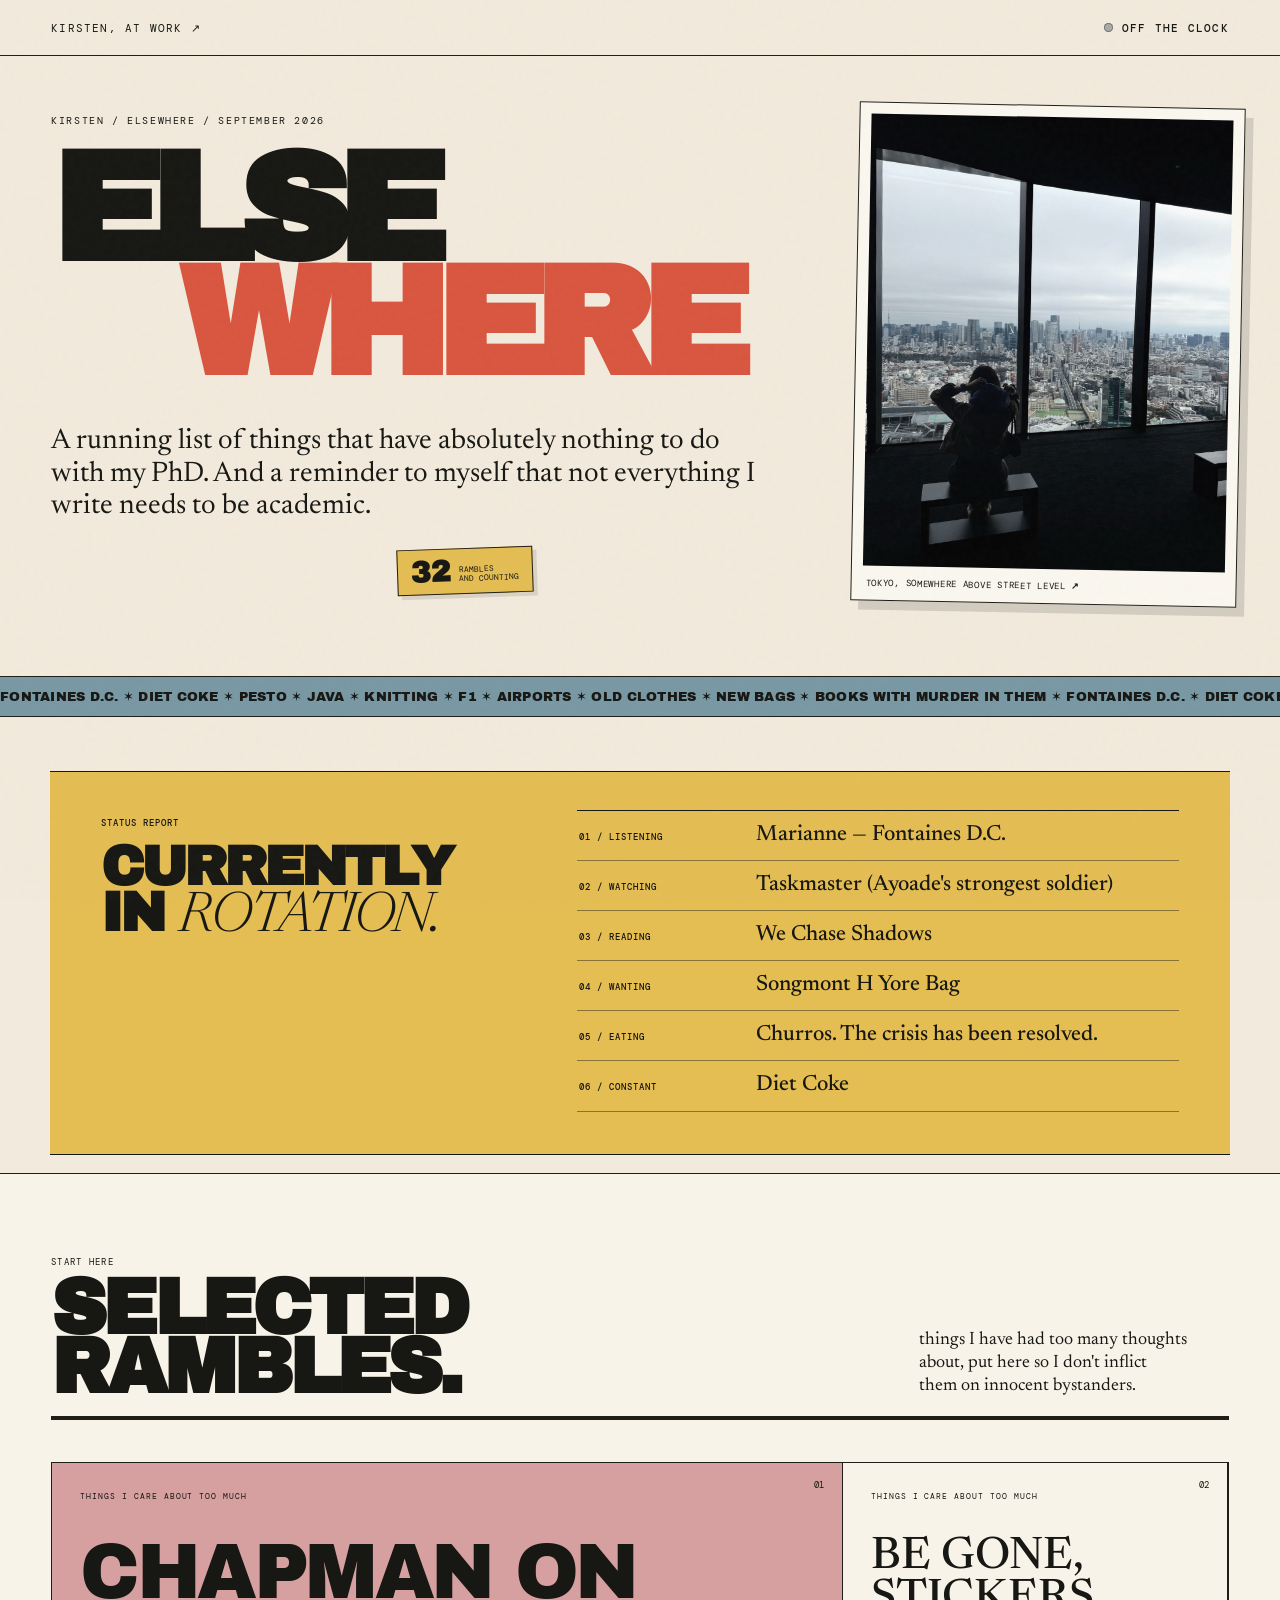
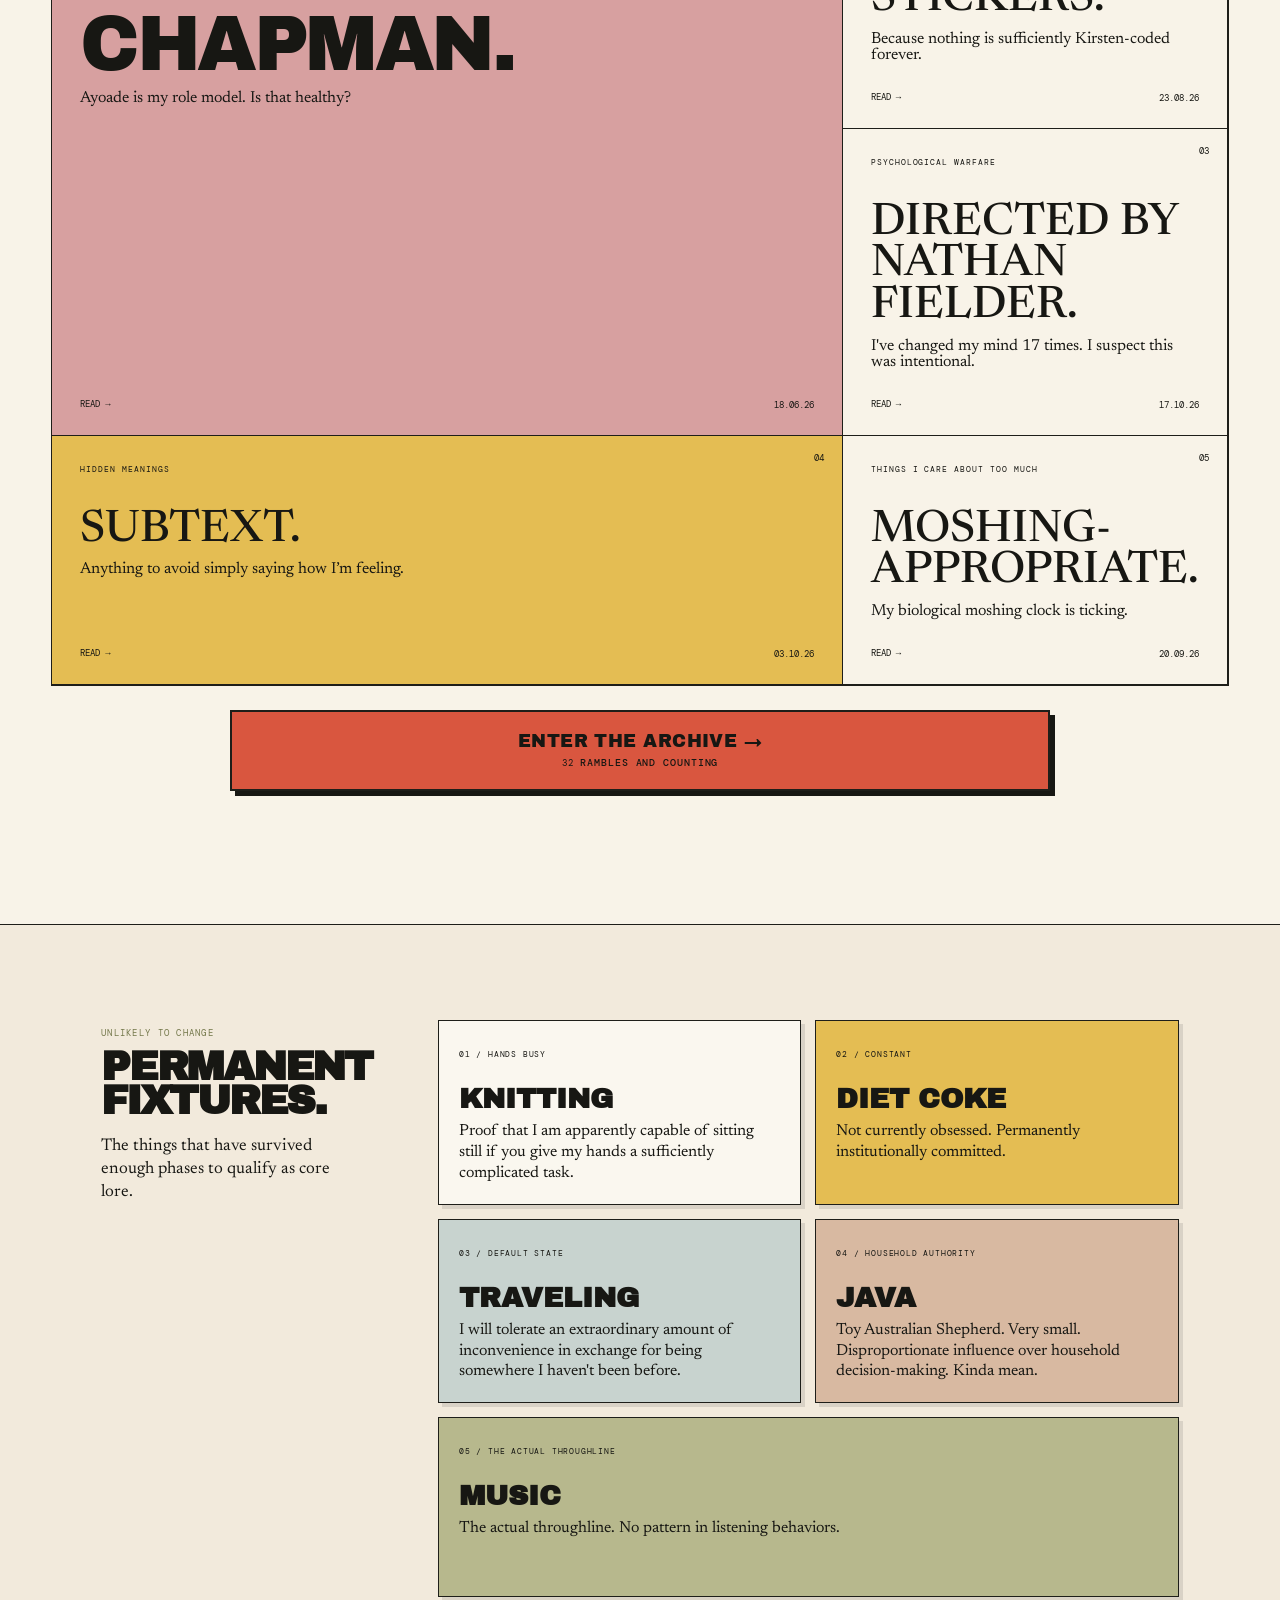
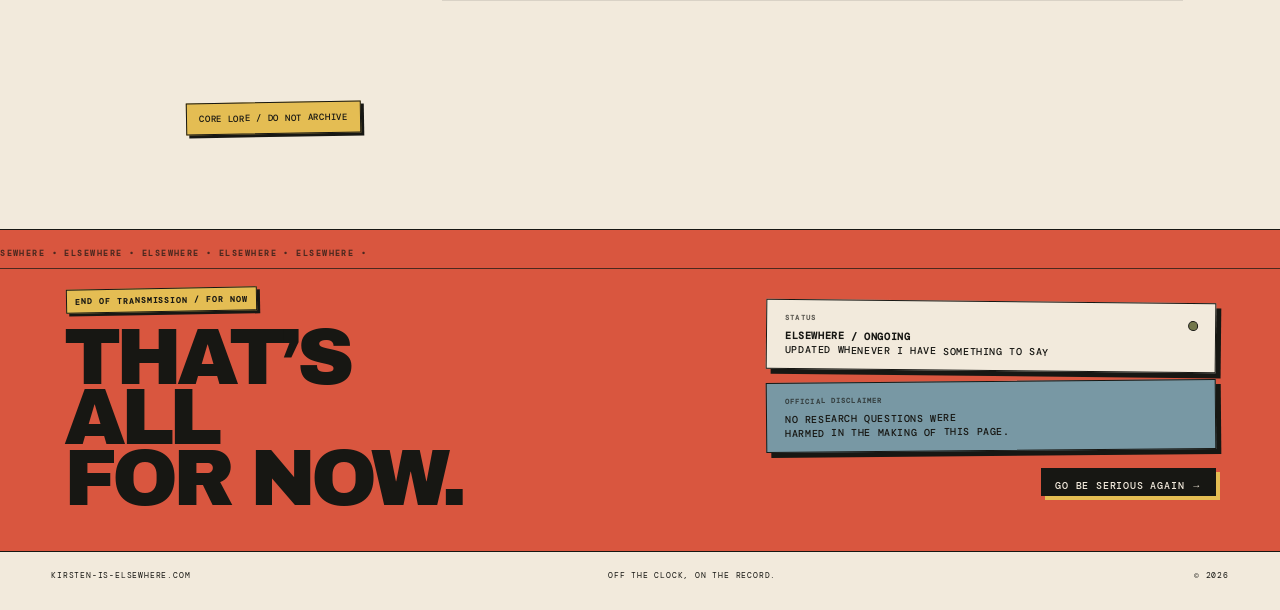
==== index.html @ 09ef024c "updates" ====
<!DOCTYPE html>

<html lang="en"><head><meta charset="utf-8"/><meta content="width=device-width,initial-scale=1" name="viewport"/><link rel="icon" type="image/png" href="images/favicon.png"><title>Elsewhere — Kirsten Chapman</title><meta content="A running list of things that have absolutely nothing to do with my PhD." name="description"/><link href="https://fonts.googleapis.com" rel="preconnect"/><link crossorigin="" href="https://fonts.gstatic.com" rel="preconnect"/><link href="https://fonts.googleapis.com/css2?family=Archivo+Black&amp;family=DM+Mono:wght@300;400;500&amp;family=Newsreader:opsz,wght@6..72,300;6..72,500;6..72,700&amp;family=Permanent+Marker&amp;display=swap" rel="stylesheet"/><link href="elsewhere.css?v=26" rel="stylesheet"/></head><body>
<div class="grain"></div>
<header class="topbar"><a href="https://kirsten-chapman.com">KIRSTEN, AT WORK ↗</a><span class="clock"><i></i> OFF THE CLOCK</span></header>
<main>
<section class="cover"><div class="cover-copy"><p class="issue">KIRSTEN / ELSEWHERE / SEPTEMBER 2026</p><h1>ELSE<span>WHERE</span></h1><p class="manifesto">A running list of things that have absolutely nothing to do with my PhD. And a reminder to myself that not everything I write needs to be academic.</p><div class="count"><strong data-ramble-count="">14</strong><span>RAMBLES<br/>AND COUNTING</span></div></div><figure class="hero-photo"><img alt="Looking out over Tokyo from a high-rise window" src="images/elsewhere-tokyo.jpeg"/><figcaption>TOKYO, SOMEWHERE ABOVE STREET LEVEL <b>↗</b></figcaption></figure></section>
<div class="ticker"><div>FONTAINES D.C. ✶ DIET COKE ✶ PESTO ✶ JAVA ✶ KNITTING ✶ F1 ✶ AIRPORTS ✶ OLD CLOTHES ✶ NEW BAGS ✶ BOOKS WITH MURDER IN THEM ✶ FONTAINES D.C. ✶ DIET COKE ✶ PESTO ✶ JAVA ✶ KNITTING ✶ F1 ✶ AIRPORTS ✶ OLD CLOTHES ✶ NEW BAGS ✶ BOOKS WITH MURDER IN THEM ✶</div></div>
<section class="rotation-block"><div class="rotation-heading"><small>STATUS REPORT</small><h2>CURRENTLY<br/>IN <span>ROTATION.</span></h2></div><div class="rotation-list"><p><span>01 / LISTENING</span><strong>Marianne — Fontaines D.C.</strong></p><p><span>02 / WATCHING</span><strong>Taskmaster (Ayoade's strongest soldier)</strong></p><p><span>03 / READING</span><strong>We Chase Shadows</strong></p><p><span>04 / WANTING</span><strong>Songmont H Yore Bag</strong></p><p><span>05 / EATING</span><strong>Churros. The crisis has been resolved.</strong></p><p><span>06 / CONSTANT</span><strong>Diet Coke</strong></p></div></section>
<section class="latest" id="latest">
<div class="latest-head"><div><small>START HERE</small><h2>SELECTED<br/>RAMBLES.</h2></div><div class="latest-intro"><p>things I have had too many thoughts about, put here so I don't inflict them on innocent bystanders.</p></div></div>
<div class="latest-grid" id="latest-grid"></div>
<div class="ramble-actions"><div class="archive-link"><a href="rambles.html"><strong>ENTER THE ARCHIVE →</strong><span><span data-ramble-count="">14</span> RAMBLES AND COUNTING</span></a></div></div>
</section>
<section class="scraps fixtures"><div class="scrap-title"><small>UNLIKELY TO CHANGE</small><h2>PERMANENT<br/>FIXTURES.</h2><p>The things that have survived enough phases to qualify as core lore.</p></div><div class="scrap-grid"><article><span>01 / HANDS BUSY</span><h3>KNITTING</h3><p>Proof that I am apparently capable of sitting still if you give my hands a sufficiently complicated task.</p></article><article><span>02 / CONSTANT</span><h3>DIET COKE</h3><p>Not currently obsessed. Permanently institutionally committed.</p></article><article><span>03 / DEFAULT STATE</span><h3>TRAVELING</h3><p>I will tolerate an extraordinary amount of inconvenience in exchange for being somewhere I haven't been before.</p></article><article><span>04 / HOUSEHOLD AUTHORITY</span><h3>JAVA</h3><p>Toy Australian Shepherd. Very small. Disproportionate influence over household decision-making. Kinda mean.</p></article><article><span>05 / THE ACTUAL THROUGHLINE</span><h3>MUSIC</h3><p>The actual throughline. No pattern in listening behaviors.</p></article></div><div class="fixture-note">CORE LORE / DO NOT ARCHIVE</div></section>
<section class="exit final-signoff">
<div class="signoff-title-wrap">
<span class="signoff-kicker">END OF TRANSMISSION / FOR NOW</span>
<p class="footer-big">THAT’S<br/>ALL<br/>FOR NOW.</p>
</div>
<div class="footer-right">
<div class="signoff-card status-card">
<span class="signoff-label">STATUS</span>
<p><strong>ELSEWHERE / ONGOING</strong><br/>UPDATED WHENEVER I HAVE SOMETHING TO SAY</p>
<span aria-hidden="true" class="status-dot"></span>
</div>
<div class="signoff-card disclaimer-card">
<span class="signoff-label">OFFICIAL DISCLAIMER</span>
<p>NO RESEARCH QUESTIONS WERE<br/>HARMED IN THE MAKING OF THIS PAGE.</p>
</div>
<a class="serious-link" href="https://kirsten-chapman.com">GO BE SERIOUS AGAIN →</a>
</div>
</section>
</main><footer><span>KIRSTEN-IS-ELSEWHERE.COM</span><span>OFF THE CLOCK, ON THE RECORD.</span><span>© 2026</span></footer>

<script src="rambles.js?v=59"></script>

<!-- Cloudflare Web Analytics --><script type='module' src='https://static.cloudflareinsights.com/beacon.min.js' data-cf-beacon='{"token": "fd396453e23447f1a1e5610d3da3790d"}'></script><!-- End Cloudflare Web Analytics -->

</body></html>
---- elsewhere.css ----
:root{--paper:#f2eadc;--ink:#171713;--tomato:#d9563f;--blue:#7898a4;--olive:#74784b;--yellow:#e4bd53;--pink:#d7a0a0;--line:#1e1e19;--white:#faf7ef}*{box-sizing:border-box}html{scroll-behavior:smooth}body{margin:0;background:var(--paper);color:var(--ink);font-family:'DM Mono',monospace}.grain{position:fixed;inset:0;pointer-events:none;z-index:99;opacity:.11;background-image:url("data:image/svg+xml,%3Csvg viewBox='0 0 180 180' xmlns='http://www.w3.org/2000/svg'%3E%3Cfilter id='n'%3E%3CfeTurbulence type='fractalNoise' baseFrequency='.85' numOctaves='4' stitchTiles='stitch'/%3E%3C/filter%3E%3Crect width='100%25' height='100%25' filter='url(%23n)' opacity='.25'/%3E%3C/svg%3E")}.topbar{height:56px;border-bottom:1px solid var(--line);display:flex;align-items:center;justify-content:space-between;padding:0 4vw;font-size:11px;letter-spacing:.11em;text-transform:uppercase}.topbar a{color:inherit;text-decoration:none}.clock{display:flex;align-items:center;gap:9px;font-weight:500}.clock i{width:9px;height:9px;border-radius:50%;background:#aaa;box-shadow:inset 0 0 0 1px #777}main{overflow:hidden}.cover{min-height:620px;padding:58px 4vw 45px;display:grid;grid-template-columns:minmax(0,1.35fr) minmax(300px,.65fr);grid-template-rows:auto 1fr;gap:24px 5vw;position:relative}.cover-copy{align-self:center}.issue{font-size:10px;letter-spacing:.16em;margin:0 0 26px}.cover h1{font-family:'Archivo Black',sans-serif;font-size:clamp(76px,12vw,190px);line-height:.74;letter-spacing:-.085em;margin:0;text-transform:uppercase}.cover h1 span{display:block;margin-left:10vw;color:var(--tomato)}.manifesto{font-family:'Newsreader',serif;font-size:clamp(22px,2.2vw,34px);line-height:1.15;max-width:720px;margin:45px 0 0}.aside-note{font-family:'Permanent Marker',cursive;font-size:clamp(17px,2vw,24px);line-height:1.35;transform:rotate(-1deg);margin:0;max-width:650px}.hero-photo{margin:0;align-self:center;position:relative;transform:rotate(1.1deg)}.hero-photo:before{content:'';position:absolute;inset:-12px;background:var(--white);border:1px solid var(--line);z-index:-1;box-shadow:8px 9px 0 rgba(0,0,0,.13)}.hero-photo img{display:block;width:100%;aspect-ratio:4/5;object-fit:cover;filter:saturate(.82) contrast(.95)}.hero-photo figcaption{font-size:9px;letter-spacing:.08em;padding:11px 3px 0}.count{width:max-content;margin:26px 0 0 46%;background:var(--yellow);border:1px solid var(--line);padding:10px 13px;transform:rotate(-2deg);display:flex;gap:8px;align-items:end;box-shadow:4px 4px 0 rgba(0,0,0,.10)}.count strong{font-family:'Archivo Black';font-size:30px;line-height:.8}.count span{font-size:8px;line-height:1.1}.ticker{border-block:1px solid var(--line);background:var(--blue);overflow:hidden;white-space:nowrap}.ticker div{display:inline-block;padding:12px 0;font-family:'Archivo Black';font-size:13px;letter-spacing:.02em;animation:marquee 35s linear infinite}@keyframes marquee{to{transform:translateX(-50%)}}.issue-note{max-width:1180px;margin:0 auto;padding:62px 4vw 58px;display:flex;justify-content:flex-start;align-items:center;min-height:170px}.latest{padding:75px 4vw 85px;background:#f8f3e8;border-block:1px solid var(--line)}.latest-head{max-width:1180px;margin:0 auto 42px;display:flex;justify-content:space-between;align-items:end;border-bottom:4px solid var(--line);padding-bottom:18px}.latest-head small,.scrap-title small,.roulette small{font-size:9px;letter-spacing:.14em}.latest-head h2,.scrap-title h2{font-family:'Archivo Black';font-size:clamp(44px,6vw,82px);line-height:.78;letter-spacing:-.05em;margin:9px 0 0}.latest-head p{font-family:'Newsreader';font-size:18px;max-width:310px;margin:0 0 5px}.latest-grid{max-width:1180px;margin:auto;display:grid;grid-template-columns:1.35fr .65fr;grid-template-rows:auto auto auto;border:1px solid var(--line)}.story{appearance:none;text-align:left;color:inherit;font:inherit;border:0;border-right:1px solid var(--line);border-bottom:1px solid var(--line);background:transparent;padding:28px;position:relative;cursor:pointer;min-height:190px;transition:background .18s,transform .18s}.story:hover{background:#fffaf0}.story.feature{grid-row:span 2;min-height:420px;background:var(--pink)}.story.feature:hover{background:#e2b4b1}.story.wide{grid-column:1/2;background:var(--yellow)}.story.mini{grid-column:2}.story .num{position:absolute;right:18px;top:16px;font-size:9px}.story .cat{font-size:8px;letter-spacing:.12em;text-transform:uppercase}.story h3{font-family:'Newsreader',serif;font-weight:500;font-size:clamp(28px,3.5vw,55px);line-height:.93;margin:36px 0 10px;max-width:720px}.story.feature h3{font-family:'Archivo Black';text-transform:uppercase;letter-spacing:-.045em;font-size:clamp(48px,6vw,86px)}.story p{font-family:'Newsreader';font-size:16px;margin:0;max-width:480px}.story .date{position:absolute;left:28px;bottom:22px;font-size:9px}.story .read{position:absolute;right:22px;bottom:22px;font-size:9px}.archive-link{max-width:1180px;margin:18px auto 0;text-align:right}.archive-link a{color:inherit;text-decoration:none;font-size:10px;font-weight:500;letter-spacing:.08em;border-bottom:1px solid}.archive-link span{color:#777}.scraps{max-width:1180px;margin:0 auto;padding:95px 4vw;display:grid;grid-template-columns:300px 1fr;gap:7vw}.scrap-title p{font-family:'Newsreader';font-size:17px;line-height:1.35}.scrap-grid{display:grid;grid-template-columns:repeat(2,1fr);gap:14px}.scrap-grid article{min-height:180px;padding:20px;border:1px solid var(--line);background:var(--white);box-shadow:4px 4px 0 rgba(0,0,0,.1)}.scrap-grid article:nth-child(2){background:var(--yellow)}.scrap-grid article:nth-child(3){background:#c8d3cf}.scrap-grid article:nth-child(4){background:#d8b9a1}.scrap-grid article:nth-child(5){background:#b7b88d;grid-column:1/-1}.scrap-grid span{font-size:8px;letter-spacing:.1em}.scrap-grid h3{font-family:'Archivo Black';font-size:28px;line-height:.9;margin:24px 0 10px}.scrap-grid p{font-family:'Newsreader';font-size:16px;line-height:1.3;margin:0}.roulette{margin:0 4vw 70px;background:var(--tomato);border:1px solid var(--line);padding:42px;display:flex;align-items:end;justify-content:space-between;gap:30px;box-shadow:9px 10px 0 var(--ink)}.roulette h2{font-family:'Archivo Black';font-size:clamp(38px,5vw,70px);line-height:.84;letter-spacing:-.05em;margin:12px 0 0}.roulette button{background:var(--paper);border:1px solid;padding:17px 20px;font:500 10px 'DM Mono';letter-spacing:.08em;cursor:pointer;white-space:nowrap}.exit{padding:70px 4vw;text-align:center;border-top:1px solid}.exit p{font-family:'Newsreader';font-size:20px;font-style:italic}.exit a{color:inherit;font-size:10px;letter-spacing:.08em}footer{border-top:1px solid;padding:18px 4vw 30px;display:flex;justify-content:space-between;font-size:8px;letter-spacing:.1em}dialog{width:min(800px,calc(100vw - 32px));max-height:90vh;border:1px solid var(--line);padding:0;background:#f8f1e4;color:var(--ink);box-shadow:12px 14px 0 rgba(0,0,0,.4)}dialog::backdrop{background:rgba(22,20,17,.72);backdrop-filter:blur(2px)}dialog .close{position:sticky;float:right;top:10px;right:10px;z-index:2;border:1px solid;background:var(--yellow);width:38px;height:38px;font-size:25px;cursor:pointer}.folio{padding:60px 9% 80px}.folio .kicker{font-size:9px;letter-spacing:.12em}.folio h2{font-family:'Archivo Black';font-size:clamp(42px,7vw,75px);line-height:.9;letter-spacing:-.04em;margin:18px 0}.folio .dek{font-family:'Newsreader';font-size:23px;font-style:italic;border-bottom:1px solid;padding-bottom:25px}.body{font-family:'Newsreader';font-size:19px;line-height:1.55}.body p{margin:1.1em 0}.entry-scrawl{font-family:'Permanent Marker';font-size:14px;margin:45px 0 0;transform:rotate(-1deg);color:var(--tomato)}
/* archive */.archive-page{max-width:1050px;margin:auto;padding:70px 4vw}.archive-page h1{font-family:'Archivo Black';font-size:clamp(65px,10vw,130px);line-height:.8;letter-spacing:-.06em}.archive-page input{width:100%;padding:16px;border:1px solid;background:transparent;font:12px 'DM Mono';margin:30px 0}.archive-list{border-top:1px solid}.archive-list button{width:100%;display:grid;grid-template-columns:100px 1fr 180px;text-align:left;gap:20px;border:0;border-bottom:1px solid;background:transparent;padding:20px 0;color:inherit;cursor:pointer}.archive-list button:hover{background:rgba(255,255,255,.4)}
@media(max-width:850px){.cover{grid-template-columns:1fr;padding-top:35px}.cover h1{font-size:22vw}.cover h1 span{margin-left:8vw}.hero-photo{width:min(75vw,440px);margin:20px auto}.count{margin-left:35%}.latest-head{align-items:start}.latest-grid{grid-template-columns:1fr}.story,.story.feature,.story.wide,.story.mini{grid-column:auto;grid-row:auto;min-height:230px}.story.feature{min-height:340px}.scraps{grid-template-columns:1fr}.roulette{align-items:start;flex-direction:column}footer{gap:12px;flex-wrap:wrap}}@media(max-width:560px){.topbar{padding:0 18px}.cover{padding-inline:20px;min-height:auto}.manifesto{font-size:23px}.aside-note{margin-left:0}.hero-photo{width:84vw}.count{width:max-content;margin:22px 0 0 auto}.ticker div{font-size:11px}.issue-note{padding:45px 20px;display:block;min-height:0}.latest{padding:55px 20px}.latest-head{display:block}.latest-head p{margin-top:20px}.story{padding:22px}.story .date{left:22px}.scraps{padding:70px 20px}.scrap-grid{grid-template-columns:1fr}.scrap-grid article:nth-child(5){grid-column:auto}.roulette{margin:0 20px 55px;padding:28px;box-shadow:6px 7px 0}.exit{padding-inline:20px}.folio{padding:48px 25px 60px}.body{font-size:18px}}

/* v14 polish */
.issue-note{justify-content:center;text-align:center}
.aside-note{transform:none;margin:0 auto;max-width:760px}
.story{padding-bottom:58px}
.story .date{left:auto;right:22px;bottom:22px;padding-left:12px;background:inherit;z-index:2}
.story .read{left:28px;right:auto;bottom:22px}
.story.feature .date{background:var(--pink)}
.story.wide .date{background:var(--yellow)}
.story:hover .date{background:#fffaf0}
.story.feature:hover .date{background:#e2b4b1}
.archive-link{margin-top:26px;text-align:center}
.archive-link a{display:inline-flex;align-items:center;gap:14px;padding:14px 20px;border:2px solid var(--line);background:var(--paper);font-family:'Archivo Black';font-size:13px;letter-spacing:.04em;box-shadow:4px 4px 0 var(--ink);transition:transform .15s,box-shadow .15s}
.archive-link a:hover{transform:translate(-2px,-2px);box-shadow:6px 6px 0 var(--ink)}
.archive-link span{font-family:'DM Mono';font-size:9px;color:inherit;font-weight:400}
.roulette{max-width:820px;margin:0 auto 70px;padding:25px 30px;box-shadow:6px 7px 0 var(--ink)}
.roulette h2{font-size:clamp(30px,3.6vw,50px)}
.roulette button{padding:14px 17px}
@media(max-width:560px){.story .date{right:18px;left:auto}.story .read{left:22px}.archive-link a{width:100%;justify-content:center;flex-wrap:wrap}.roulette{margin:0 20px 55px;padding:22px}.roulette h2{font-size:34px}}


/* v15 final layout polish */
.issue-note {
  max-width: none;
  width: 100%;
  justify-content: center;
  text-align: center;
  padding-left: 6vw;
  padding-right: 6vw;
}
.issue-note .aside-note {
  width: min(760px, 100%);
  max-width: 760px;
  margin: 0 auto;
  text-align: center;
  transform: none;
}

/* Give story metadata its own footer band instead of floating over copy. */
.story {
  display: flex;
  flex-direction: column;
  padding-bottom: 24px;
}
.story p { margin-bottom: 28px; }
.story .date,
.story .read {
  position: static;
  margin-top: auto;
  padding: 0;
  background: transparent !important;
  z-index: auto;
}
.story .date { order: 10; align-self: flex-end; margin-top: -11px; }
.story .read { order: 9; align-self: flex-start; }

/* Make the route to the full archive impossible to miss. */
.archive-link {
  max-width: 1180px;
  margin: 22px auto 0;
  text-align: initial;
}
.archive-link a {
  width: 100%;
  display: flex;
  justify-content: space-between;
  align-items: center;
  padding: 17px 20px;
  background: var(--ink);
  color: var(--paper);
  border: 2px solid var(--ink);
  box-shadow: none;
  text-decoration: none;
}
.archive-link a:hover {
  transform: none;
  box-shadow: inset 0 0 0 2px var(--yellow);
}
.archive-link span { color: var(--paper); }

/* A compact postscript to Recently, not another hero section. */
.roulette {
  max-width: 700px;
  padding: 18px 22px;
  margin: 0 auto 62px;
  gap: 20px;
  box-shadow: 4px 5px 0 var(--ink);
}
.roulette h2 { font-size: clamp(25px, 3vw, 39px); margin-top: 7px; }
.roulette button { padding: 11px 14px; }

@media(max-width:560px){
  .issue-note { padding-left: 24px; padding-right: 24px; }
  .story p { margin-bottom: 24px; }
  .story .date { margin-top: -11px; }
  .archive-link a { padding: 15px 16px; }
  .roulette { margin: 0 20px 50px; padding: 18px; }
  .roulette h2 { font-size: 28px; }
}

/* v16 — ramble actions belong together */
.ramble-actions{background:var(--tomato);border-top:1px solid var(--line);border-bottom:1px solid var(--line);padding:24px 4vw 34px}
.ramble-actions .archive-link{margin:0 auto 14px;max-width:820px}
.ramble-actions .archive-link a{width:100%;justify-content:center;background:var(--ink);color:var(--paper);border-color:var(--ink);box-shadow:none}
.ramble-actions .archive-link a:hover{transform:none;box-shadow:none;background:#292923}
.ramble-actions .archive-link span{color:inherit}
.ramble-actions .roulette{margin:0 auto;background:transparent;border:1px solid rgba(23,23,19,.65);box-shadow:none;padding:18px 20px;max-width:820px}
.ramble-actions .roulette h2{font-size:clamp(23px,2.5vw,34px)}

/* v16 — complete expandable ramble archive */
.archive-page-body{margin:0;background:var(--paper);color:var(--ink);font-family:'DM Mono',monospace}
.rambles-archive{max-width:1080px;margin:0 auto;padding:64px 4vw 90px;overflow:visible}
.rambles-hero{position:relative;border-bottom:4px solid var(--ink);padding:0 0 32px;margin-bottom:26px}
.rambles-hero>p:first-child{font-size:9px;letter-spacing:.16em}
.rambles-hero h1{font-family:'Archivo Black';font-size:clamp(62px,10vw,128px);line-height:.78;letter-spacing:-.065em;margin:18px 0 30px}
.rambles-count{display:flex;align-items:end;gap:10px;background:var(--yellow);border:1px solid;padding:10px 13px;width:max-content;transform:rotate(-1deg)}
.rambles-count strong{font-family:'Archivo Black';font-size:32px;line-height:.8}.rambles-count span{font-size:8px;line-height:1.1}
.rambles-intro{font-family:'Newsreader';font-size:20px;max-width:600px;margin:25px 0 0}
.rambles-tools{display:grid;grid-template-columns:1fr auto;gap:12px;margin:0 0 28px}
.rambles-tools input,.rambles-tools button{border:1px solid var(--ink);background:var(--white);padding:14px 16px;font:10px 'DM Mono';letter-spacing:.06em;color:inherit}
.rambles-tools button{background:var(--tomato);font-weight:500;cursor:pointer}
.rambles-list{border-top:1px solid var(--ink)}
.rambles-list details{border-bottom:1px solid var(--ink);background:transparent}
.rambles-list details[open]{background:#f8f3e8}
.rambles-list summary{list-style:none;cursor:pointer;display:grid;grid-template-columns:90px minmax(0,1fr) 220px 115px;gap:18px;align-items:center;padding:22px 12px}
.rambles-list summary::-webkit-details-marker{display:none}
.rambles-list summary:hover{background:var(--yellow)}
.rambles-list .recent-ramble-date{font-size:9px;letter-spacing:.08em}
.rambles-list .recent-ramble-title{font-family:'Newsreader';font-size:26px;line-height:1}
.rambles-list .recent-ramble-type{font-size:8px;letter-spacing:.1em;text-transform:uppercase}
.rambles-list .recent-ramble-action{font-size:8px;text-align:right;letter-spacing:.08em}
.rambles-list .recent-ramble-preview{display:none}
.rambles-list .recent-ramble-body{padding:12px max(24px,9%) 48px;border-top:1px dashed #aaa;font-family:'Newsreader';font-size:19px;line-height:1.55;max-width:none}
.rambles-list .recent-ramble-body p{max-width:720px;margin:1em auto}
.rambles-list .recent-ramble-body .archive-pullout{max-width:720px;margin:.35em auto 1.6em;font-family:'Newsreader';font-size:28px;line-height:1.15;font-style:italic;font-weight:500}
.archive-back{margin-top:35px}.archive-back a{color:inherit;font-size:9px;letter-spacing:.08em}
@media(max-width:760px){.rambles-tools{grid-template-columns:1fr}.rambles-list summary{grid-template-columns:72px 1fr;gap:8px 14px}.rambles-list .recent-ramble-type{grid-column:2}.rambles-list .recent-ramble-action{display:none}.rambles-list .recent-ramble-title{font-size:22px}}
@media(max-width:560px){.ramble-actions{padding:20px}.ramble-actions .roulette{padding:16px}.rambles-archive{padding:45px 20px 70px}.rambles-list summary{padding:18px 4px;grid-template-columns:64px 1fr}.rambles-list .recent-ramble-body{padding:10px 8px 38px;font-size:18px}}
/* v17: keep the section neutral; orange belongs only to the randomizer card */
.ramble-actions{background:transparent;border-top:0;border-bottom:0;padding:24px 4vw 34px}
.ramble-actions .archive-link{margin:0 auto 14px;max-width:820px}
.ramble-actions .archive-link a{width:100%;justify-content:center;background:var(--ink);color:var(--paper);border-color:var(--ink);box-shadow:none}
.ramble-actions .roulette{margin:0 auto;background:var(--tomato);border:1px solid var(--line);box-shadow:5px 6px 0 var(--ink);padding:18px 20px;max-width:820px}
@media(max-width:560px){.ramble-actions{padding:20px}.ramble-actions .roulette{padding:16px;box-shadow:4px 5px 0 var(--ink)}}

/* v19 — bring back the original Elsewhere content, keep the warm eclectic language */
.rotation-block{position:relative;max-width:1180px;margin:54px auto 18px;padding:38px 4vw 42px;display:grid;grid-template-columns:minmax(240px,.8fr) minmax(0,1.55fr);gap:clamp(34px,7vw,100px);border-top:1px solid var(--ink);border-bottom:1px solid var(--ink);background:var(--yellow)}
.rotation-heading small,.rotation-list span{font:500 9px 'DM Mono',monospace;letter-spacing:.11em}
.rotation-heading h2{font-family:'Archivo Black';font-size:clamp(40px,5.2vw,70px);line-height:.82;letter-spacing:-.055em;margin:13px 0 20px}.rotation-heading h2 span{font-family:'Newsreader';font-style:italic;font-weight:300;letter-spacing:-.04em}.rotation-heading p{font:10px 'DM Mono';max-width:190px;text-transform:uppercase;letter-spacing:.06em}
.rotation-list{align-self:center;border-top:1px solid var(--ink)}.rotation-list p{display:grid;grid-template-columns:145px minmax(0,1fr);gap:18px;margin:0;padding:13px 2px;border-bottom:1px solid rgba(23,23,19,.45);align-items:baseline}.rotation-list strong{font:500 clamp(17px,2vw,22px) 'Newsreader';line-height:1.05}.rotation-stamp{position:absolute;right:3vw;bottom:-17px;background:var(--tomato);border:1px solid var(--ink);padding:8px 11px;font:500 8px 'DM Mono';line-height:1.25;letter-spacing:.08em;transform:rotate(1.5deg);box-shadow:3px 3px 0 var(--ink)}
.fixtures{position:relative}.fixtures .scrap-title small{color:var(--olive)}.fixtures .fixture-note{width:max-content;max-width:100%;margin:28px 0 0 auto;background:var(--yellow);border:1px solid var(--ink);padding:9px 12px;font:500 9px 'DM Mono';letter-spacing:.08em;transform:rotate(-1deg);box-shadow:3px 3px 0 var(--ink)}
@media(max-width:760px){.rotation-block{grid-template-columns:1fr;gap:24px;margin-top:35px}.rotation-heading p{display:none}.rotation-list p{grid-template-columns:120px 1fr}.rotation-stamp{right:22px}.fixtures .fixture-note{margin-right:8px}}
@media(max-width:520px){.rotation-block{padding:30px 20px 40px}.rotation-list p{grid-template-columns:1fr;gap:4px;padding:12px 0}.rotation-heading h2{font-size:43px}.rotation-stamp{font-size:7px}.fixtures .fixture-note{transform:none}}

/* v20 — final content placement + fixture width + original signoff */
.latest-head > p{max-width:430px;line-height:1.22;}
.fixtures{grid-template-columns:minmax(220px,260px) minmax(0,1fr);gap:clamp(34px,5vw,70px);}
.fixtures .scrap-title{min-width:0;}
.fixtures .scrap-title h2{font-size:clamp(38px,5vw,70px);overflow-wrap:normal;word-break:normal;}
.final-signoff{max-width:none;text-align:left;display:grid;grid-template-columns:minmax(260px,.9fr) minmax(280px,1.1fr);gap:8vw;align-items:end;padding:76px 4vw;background:var(--tomato);border-top:1px solid var(--ink);}
.final-signoff .footer-big{font-family:'Archivo Black';font-style:normal;font-size:clamp(64px,9vw,132px);line-height:.74;letter-spacing:-.065em;margin:0;}
.final-signoff .footer-right{justify-self:end;max-width:390px;font:500 9px/1.45 'DM Mono',monospace;letter-spacing:.08em;}
.final-signoff .footer-right p{font:inherit;font-style:normal;margin:0 0 20px;}
.final-signoff .footer-right a{display:inline-block;color:inherit;font:500 10px 'DM Mono';letter-spacing:.08em;border-bottom:1px solid;text-decoration:none;padding-bottom:3px;}
@media(max-width:850px){.fixtures{grid-template-columns:1fr}.fixtures .scrap-title h2{font-size:clamp(44px,10vw,70px)}.final-signoff{grid-template-columns:1fr;gap:40px}.final-signoff .footer-right{justify-self:start}}
@media(max-width:560px){.latest-head > p{max-width:none}.final-signoff{padding:58px 20px}.final-signoff .footer-big{font-size:19vw}}

/* v21 — spacing, fixture containment, and signoff styling */
.latest-head > p{
  max-width:430px;
  line-height:1.28;
  text-wrap:balance;
}
.fixtures{
  grid-template-columns:260px minmax(0,1fr);
  gap:clamp(40px,6vw,82px);
}
.fixtures .scrap-title{
  width:260px;
  max-width:260px;
}
.fixtures .scrap-title h2{
  font-size:clamp(34px,3.2vw,44px);
  line-height:.84;
  letter-spacing:-.055em;
  max-width:100%;
}
.fixtures .scrap-title p{max-width:245px}

.final-signoff{
  position:relative;
  overflow:hidden;
  align-items:stretch;
  background:var(--tomato);
}
.final-signoff:before{
  content:'ELSEWHERE • ELSEWHERE • ELSEWHERE • ELSEWHERE • ELSEWHERE •';
  position:absolute;
  left:-1%;right:-1%;top:17px;
  white-space:nowrap;
  overflow:hidden;
  border-bottom:1px solid var(--ink);
  padding-bottom:10px;
  font:700 8px 'DM Mono',monospace;
  letter-spacing:.18em;
  opacity:.72;
}
.signoff-title-wrap{align-self:end;padding-top:22px}
.signoff-kicker{
  display:inline-block;
  margin:0 0 22px 4px;
  padding:7px 9px;
  border:1px solid var(--ink);
  background:var(--yellow);
  font:700 8px 'DM Mono',monospace;
  letter-spacing:.12em;
  transform:rotate(-1deg);
  box-shadow:3px 3px 0 var(--ink);
}
.final-signoff .footer-right{
  width:min(100%,430px);
  max-width:430px;
  display:flex;
  flex-direction:column;
  justify-content:flex-end;
  gap:13px;
  padding-top:38px;
}
.final-signoff .signoff-card{
  position:relative;
  border:1px solid var(--ink);
  padding:18px 20px 17px;
  background:var(--paper);
  box-shadow:5px 5px 0 var(--ink);
}
.final-signoff .status-card{transform:rotate(.6deg)}
.final-signoff .disclaimer-card{background:var(--blue);transform:rotate(-.5deg)}
.final-signoff .signoff-label{
  display:block;
  margin-bottom:13px;
  font:700 7px 'DM Mono',monospace;
  letter-spacing:.16em;
  opacity:.68;
}
.final-signoff .signoff-card p{
  margin:0;
  font:500 10px/1.55 'DM Mono',monospace;
  letter-spacing:.06em;
}
.final-signoff .signoff-card strong{font-weight:700}
.final-signoff .status-dot{
  position:absolute;
  width:10px;height:10px;
  right:17px;top:17px;
  border:1px solid var(--ink);
  border-radius:50%;
  background:var(--olive);
}
.final-signoff .serious-link{
  align-self:flex-end;
  margin-top:9px;
  padding:13px 15px 11px;
  border:1px solid var(--ink)!important;
  background:var(--ink);
  color:var(--paper)!important;
  text-decoration:none;
  box-shadow:4px 4px 0 var(--yellow);
}
@media(max-width:850px){
  .fixtures{grid-template-columns:1fr}
  .fixtures .scrap-title{width:auto;max-width:520px}
  .fixtures .scrap-title h2{font-size:clamp(42px,9vw,66px)}
  .final-signoff .footer-right{width:100%;max-width:520px}
  .final-signoff .serious-link{align-self:flex-start}
}
@media(max-width:560px){
  .latest-head > p{text-wrap:pretty}
  .final-signoff:before{font-size:7px}
  .signoff-title-wrap{padding-top:28px}
  .final-signoff .footer-right{padding-top:0}
  .final-signoff .signoff-card{padding:16px}
}


/* v22 — balanced final signoff */
.final-signoff{
  display:grid;
  grid-template-columns:minmax(300px,.95fr) minmax(360px,1.05fr);
  column-gap:clamp(56px,8vw,120px);
  align-items:center;
  min-height:0;
  padding:96px max(5vw,54px) 76px;
}
.final-signoff:before{top:18px;}
.signoff-title-wrap{
  align-self:center;
  padding-top:0;
  display:flex;
  flex-direction:column;
  align-items:flex-start;
}
.signoff-kicker{margin:0 0 28px 2px;}
.final-signoff .footer-big{
  margin:0;
  font-size:clamp(72px,8vw,124px);
  line-height:.78;
  text-align:left;
}
.final-signoff .footer-right{
  justify-self:end;
  align-self:center;
  width:min(100%,470px);
  max-width:470px;
  padding-top:0;
  gap:16px;
}
.final-signoff .signoff-card{padding:21px 23px 20px;}
.final-signoff .serious-link{margin-top:12px;}
@media(max-width:850px){
  .final-signoff{
    grid-template-columns:1fr;
    gap:44px;
    padding:88px 28px 62px;
  }
  .final-signoff .footer-right{justify-self:start;max-width:560px;}
  .final-signoff .footer-big{font-size:clamp(70px,17vw,112px);}
}
@media(max-width:560px){
  .final-signoff{padding:82px 20px 52px;gap:36px;}
  .signoff-kicker{margin-bottom:22px;}
}

/* v23 — compact signoff + wide-screen rotation spacing */
@media(min-width:851px){
  .final-signoff{
    padding:58px max(5vw,54px) 42px;
    column-gap:clamp(44px,6vw,90px);
  }
  .signoff-kicker{margin-bottom:16px;padding:6px 8px;}
  .final-signoff .footer-big{font-size:clamp(58px,6.2vw,92px);line-height:.76;}
  .final-signoff .footer-right{gap:10px;max-width:450px;}
  .final-signoff .signoff-card{padding:13px 18px 12px;}
  .final-signoff .signoff-label{margin-bottom:7px;}
  .final-signoff .signoff-card p{line-height:1.35;}
  .final-signoff .serious-link{margin-top:7px;padding:10px 13px 9px;}

  .rotation-block{
    grid-template-columns:minmax(290px,.9fr) minmax(0,1.45fr);
    gap:clamp(70px,8vw,125px);
  }
  .rotation-heading{min-width:0;padding-right:8px;}
  .rotation-heading h2{font-size:clamp(38px,4.35vw,62px);}
  .rotation-list{min-width:0;}
  .rotation-list p{grid-template-columns:155px minmax(0,1fr);gap:22px;}
}

/* v24 — phone containment for Recent Rambles */
@media(max-width:560px){
  .latest-grid{width:100%;min-width:0;}
  .story,.story.feature,.story.wide,.story.mini{min-width:0;max-width:100%;}
  .story h3{max-width:100%;overflow-wrap:break-word;}
  .story.feature h3{font-size:clamp(36px,11vw,48px);}
  .story p{max-width:100%;overflow-wrap:break-word;}
}

/* v24 — clearer paths from Selected Rambles to the full archive */
.latest-intro{max-width:430px;display:flex;flex-direction:column;align-items:flex-end;gap:15px}
.latest-intro p{font-family:'Newsreader';font-size:18px;line-height:1.28;margin:0;text-wrap:balance}
.view-all-link{color:inherit;text-decoration:none;font:500 9px 'DM Mono',monospace;letter-spacing:.09em;border-bottom:1px solid var(--ink);padding-bottom:3px;white-space:nowrap}
.view-all-link:hover{opacity:.62}
.ramble-actions .archive-link a{flex-direction:column;gap:5px;padding:17px 20px}
.ramble-actions .archive-link a strong{font-family:'Archivo Black';font-size:13px;letter-spacing:.04em;font-weight:400}
.ramble-actions .archive-link a > span{font:400 8px 'DM Mono',monospace;letter-spacing:.11em;opacity:.72}
@media(max-width:560px){.latest-intro{max-width:none;align-items:flex-start;margin-top:20px;gap:14px}.latest-intro p{font-size:18px}.view-all-link{font-size:9px}.ramble-actions .archive-link a{padding:16px}}

/* v25 — archive CTA: use the site's tomato accent so the route to all rambles reads as an invitation, not a utility control. */
.ramble-actions .archive-link a{background:var(--tomato);color:var(--ink);border-color:var(--line);box-shadow:5px 5px 0 var(--ink)}
.ramble-actions .archive-link a:hover{background:var(--tomato);transform:translate(-2px,-2px);box-shadow:7px 7px 0 var(--ink)}
.ramble-actions .archive-link a > span{color:inherit}

/* v26 — stronger archive CTA hierarchy and more legible count. */
.ramble-actions .archive-link a{gap:7px;padding:20px 24px}
.ramble-actions .archive-link a strong{font-size:18px;line-height:1;letter-spacing:.025em}
.ramble-actions .archive-link a > span{font-size:10px;line-height:1.2;letter-spacing:.09em;font-weight:500;opacity:1}
@media(max-width:560px){
  .ramble-actions .archive-link a{padding:18px 16px}
  .ramble-actions .archive-link a strong{font-size:16px}
  .ramble-actions .archive-link a > span{font-size:9px}
}
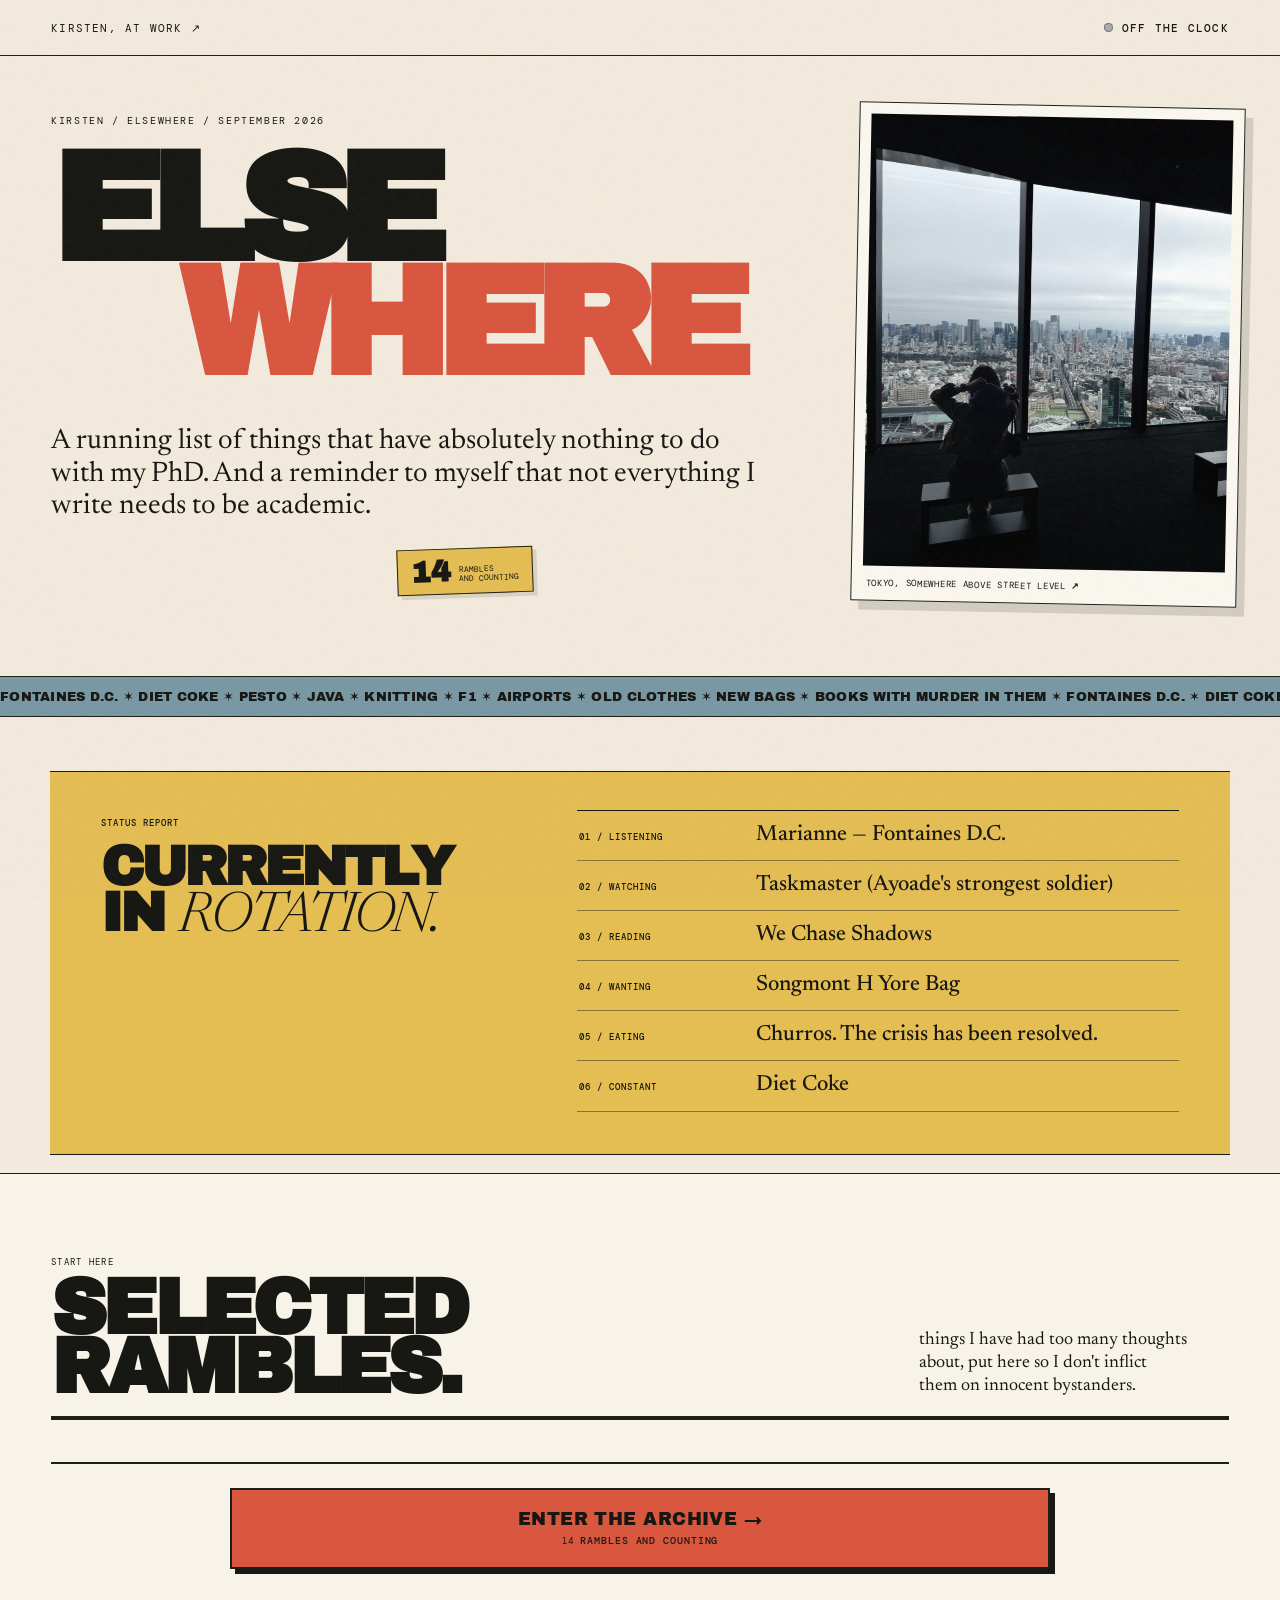
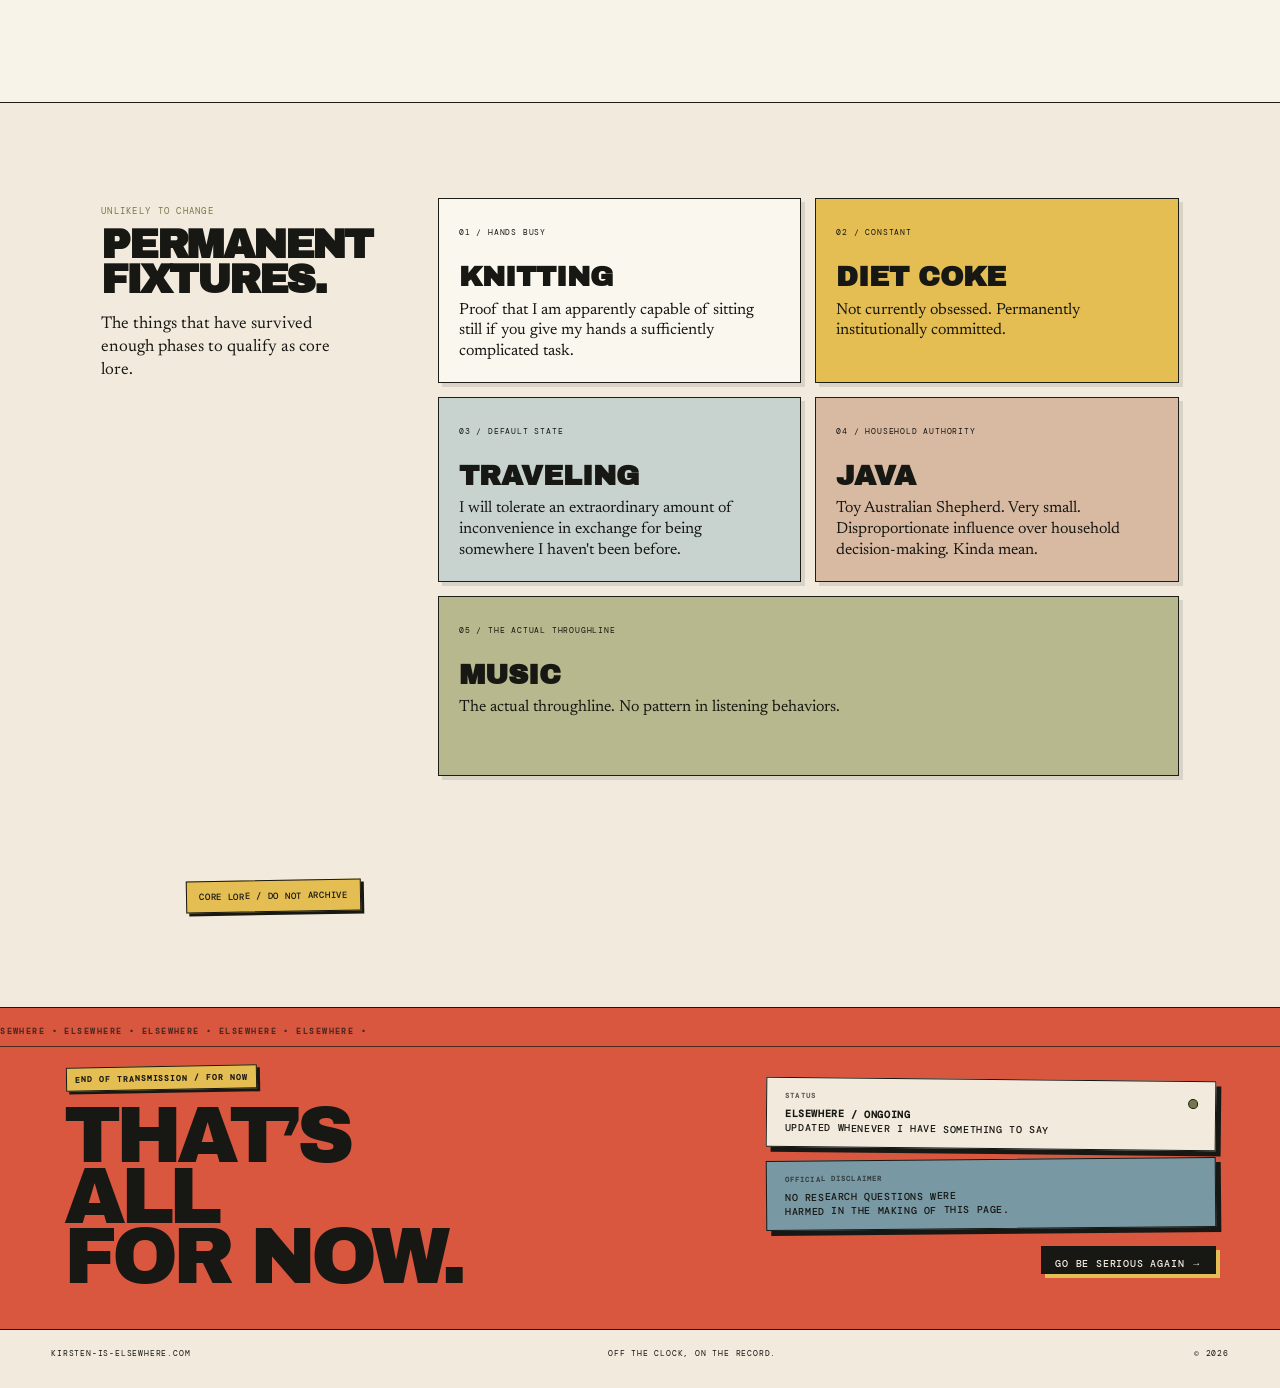
==== commit 32cfb07f: "update" ====
--- a/index.html
+++ b/index.html
@@ -33,7 +33,7 @@
 </section>
 </main><footer><span>KIRSTEN-IS-ELSEWHERE.COM</span><span>OFF THE CLOCK, ON THE RECORD.</span><span>© 2026</span></footer>
 
-<script src="rambles.js?v=59"></script>
+<script src="rambles.js?v=60"></script>
 
 <!-- Cloudflare Web Analytics --><script type='module' src='https://static.cloudflareinsights.com/beacon.min.js' data-cf-beacon='{"token": "fd396453e23447f1a1e5610d3da3790d"}'></script><!-- End Cloudflare Web Analytics -->
 
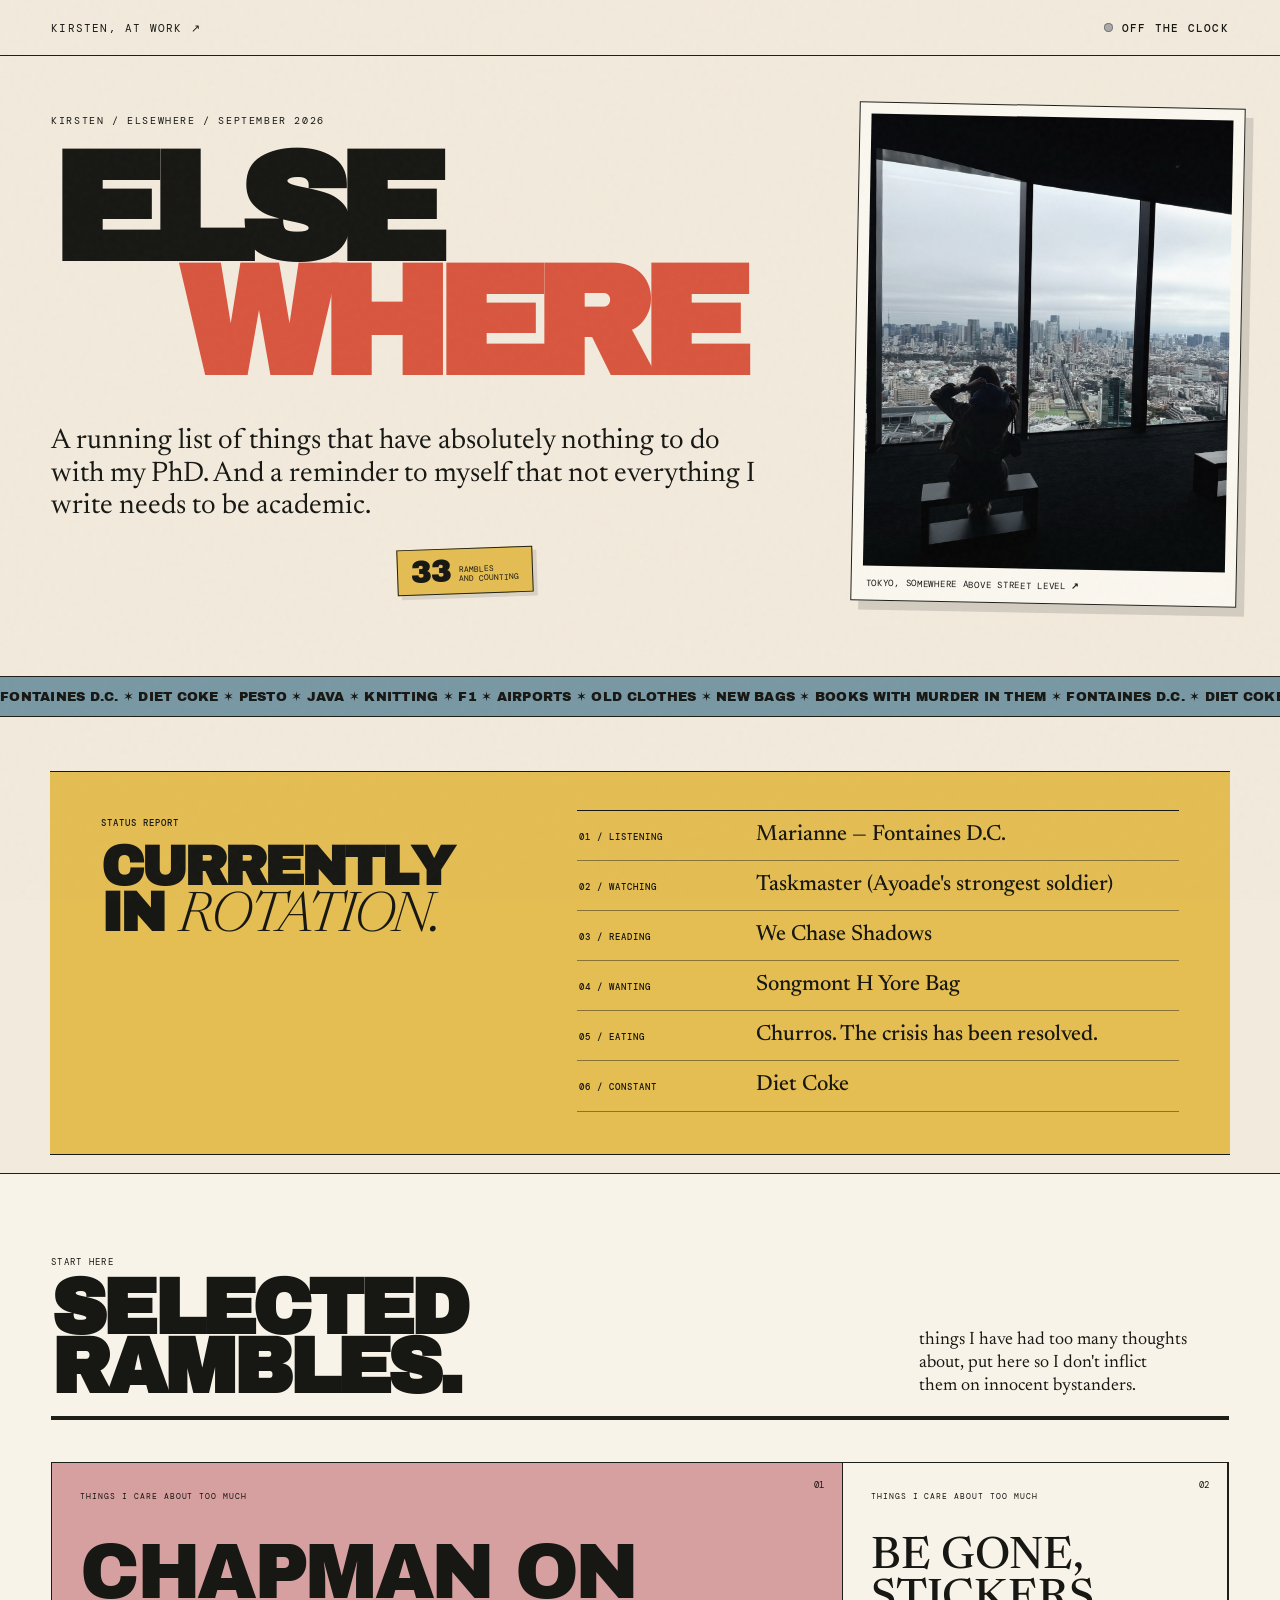
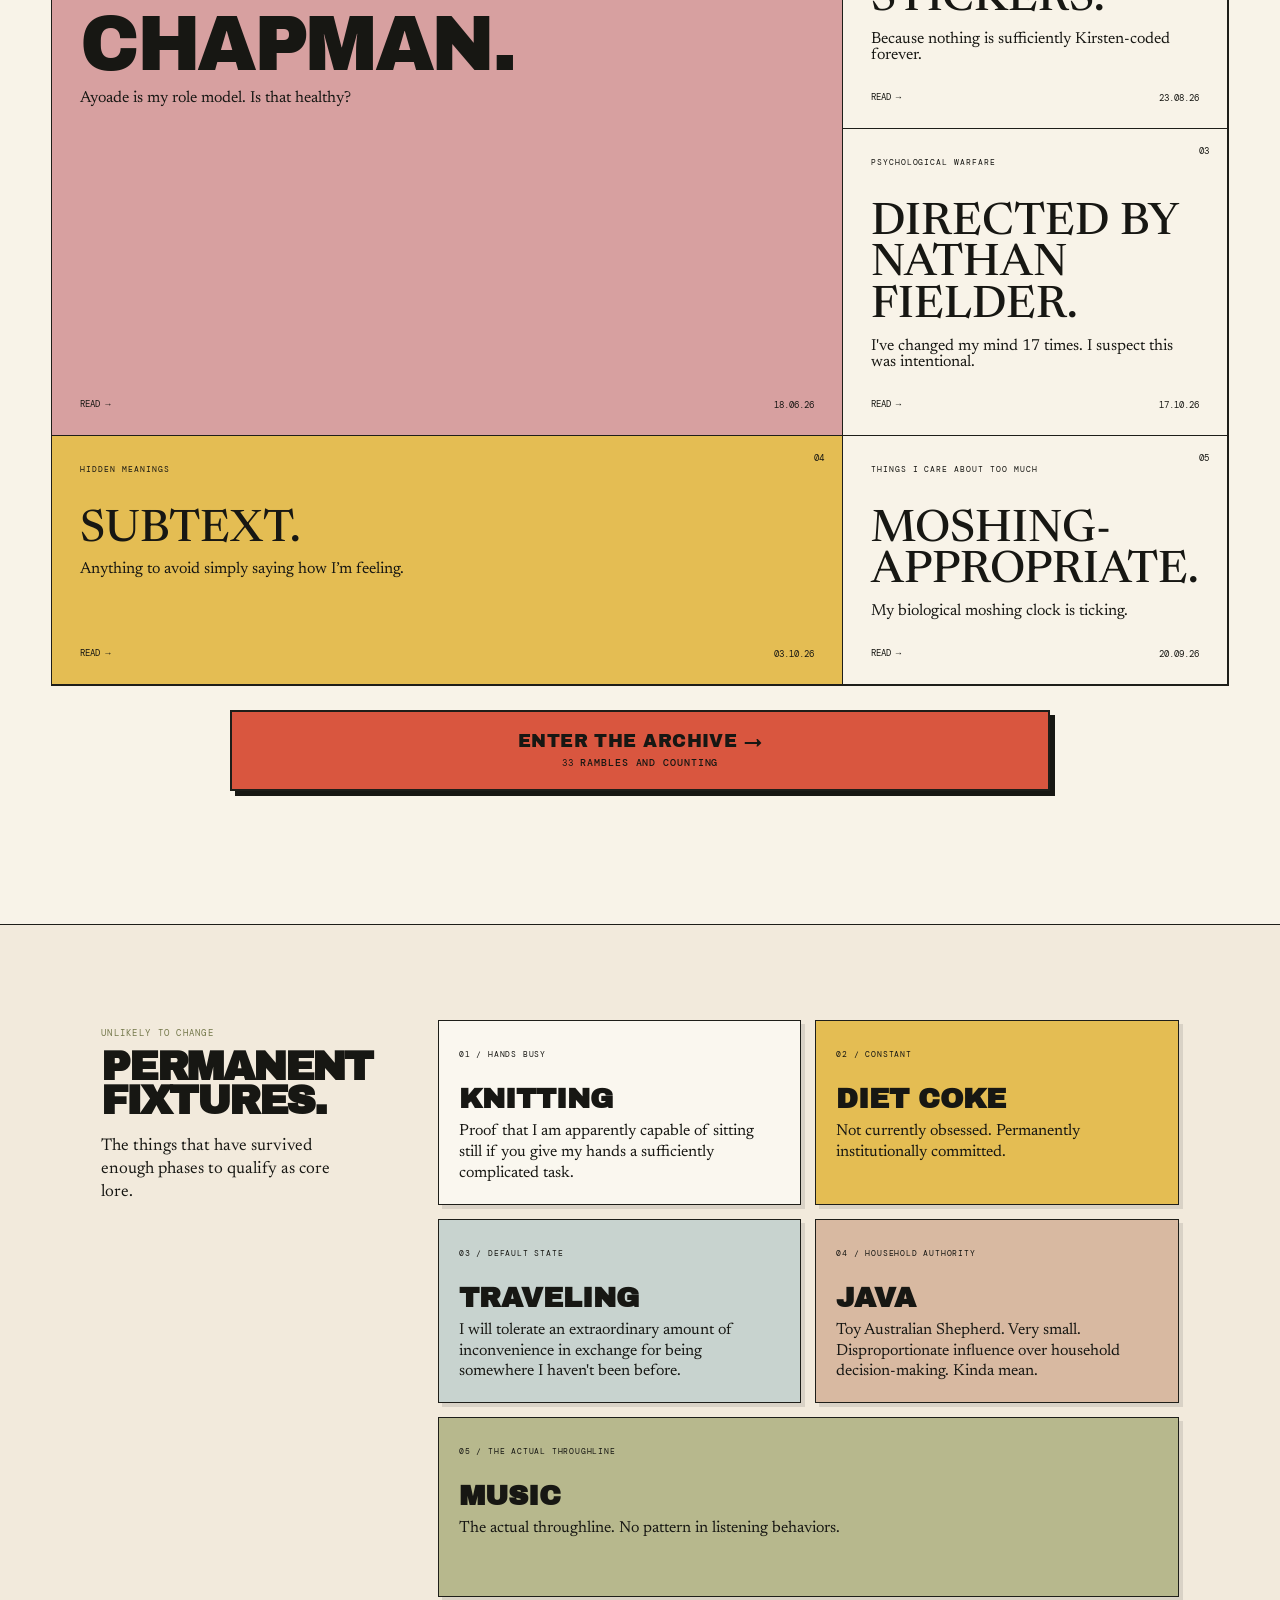
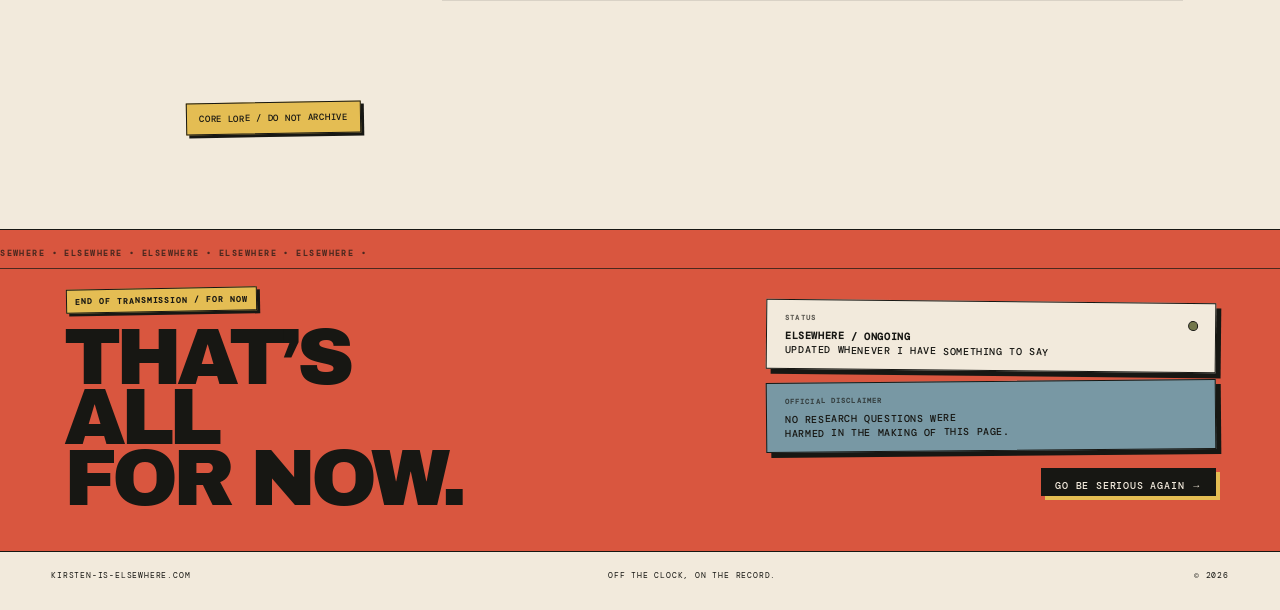
==== commit 405b531a: "fix" ====
--- a/index.html
+++ b/index.html
@@ -33,7 +33,7 @@
 </section>
 </main><footer><span>KIRSTEN-IS-ELSEWHERE.COM</span><span>OFF THE CLOCK, ON THE RECORD.</span><span>© 2026</span></footer>
 
-<script src="rambles.js?v=60"></script>
+<script src="rambles.js?v=61"></script>
 
 <!-- Cloudflare Web Analytics --><script type='module' src='https://static.cloudflareinsights.com/beacon.min.js' data-cf-beacon='{"token": "fd396453e23447f1a1e5610d3da3790d"}'></script><!-- End Cloudflare Web Analytics -->
 
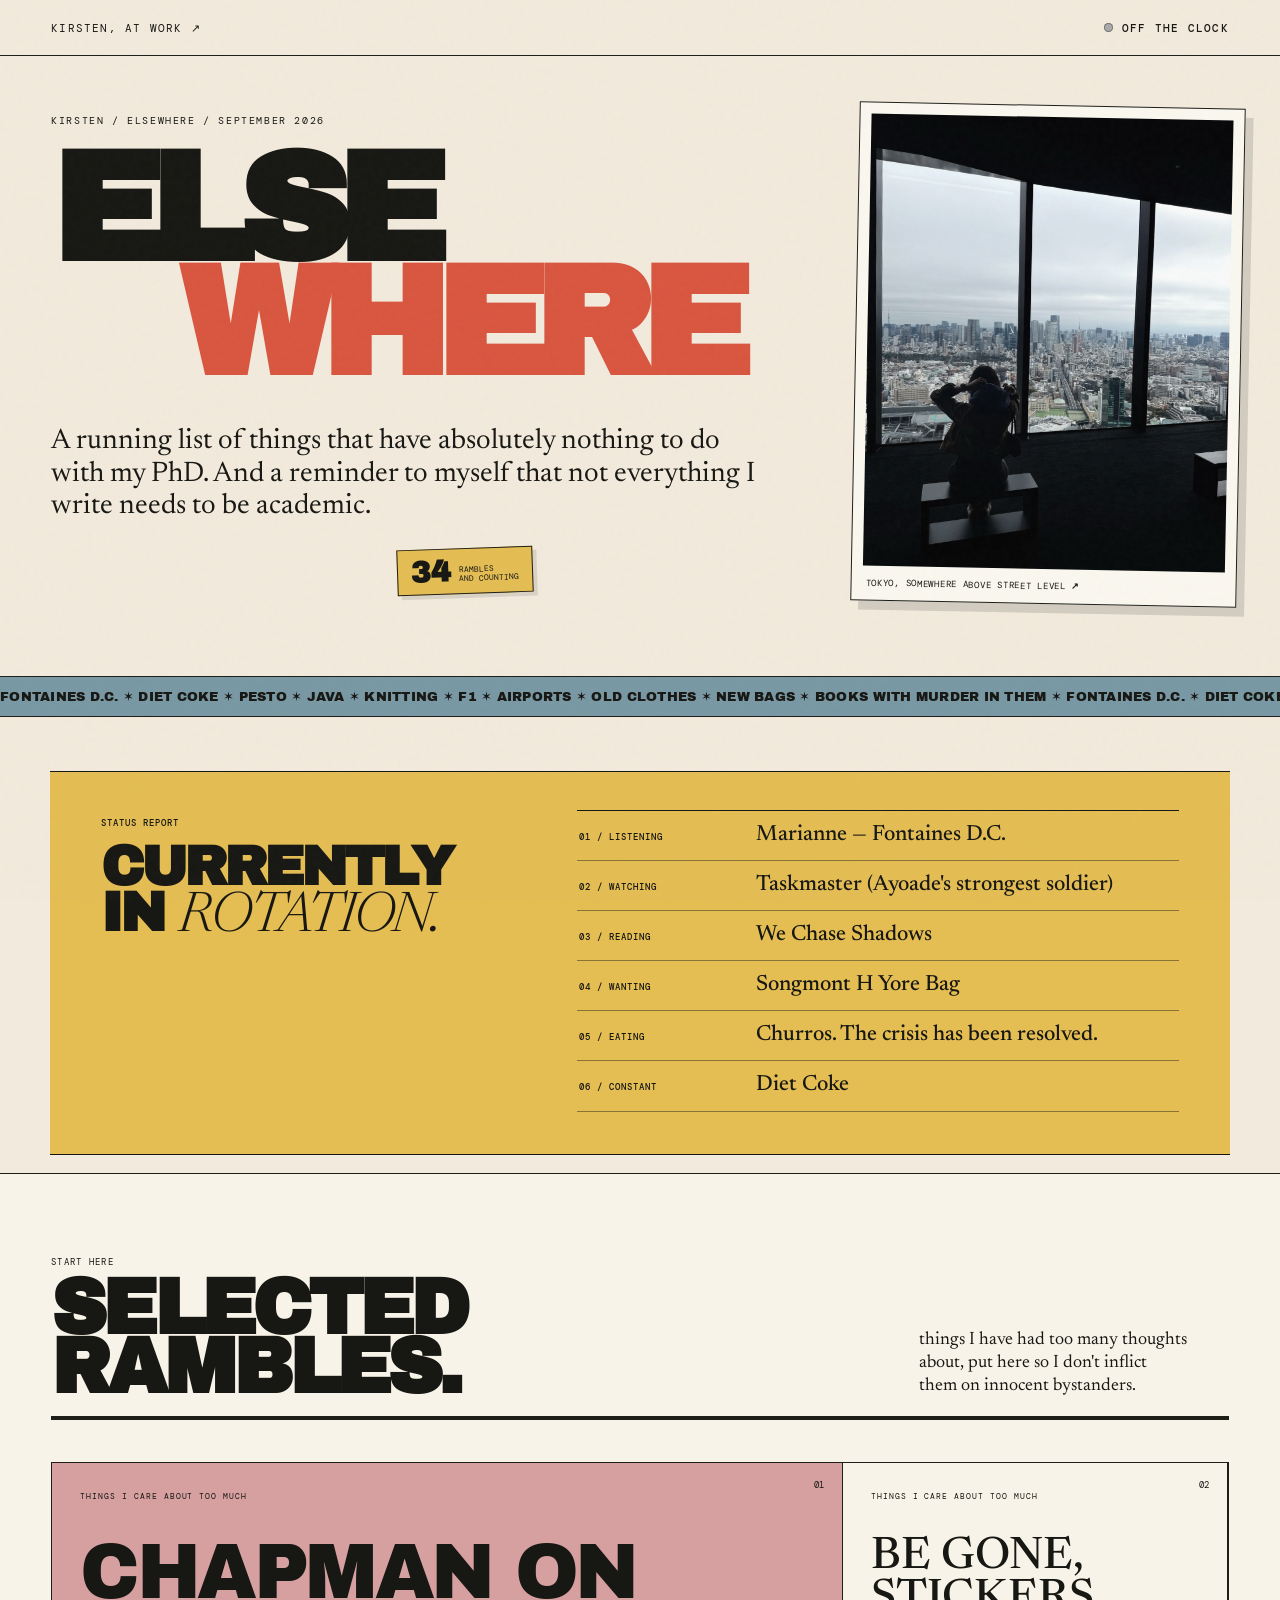
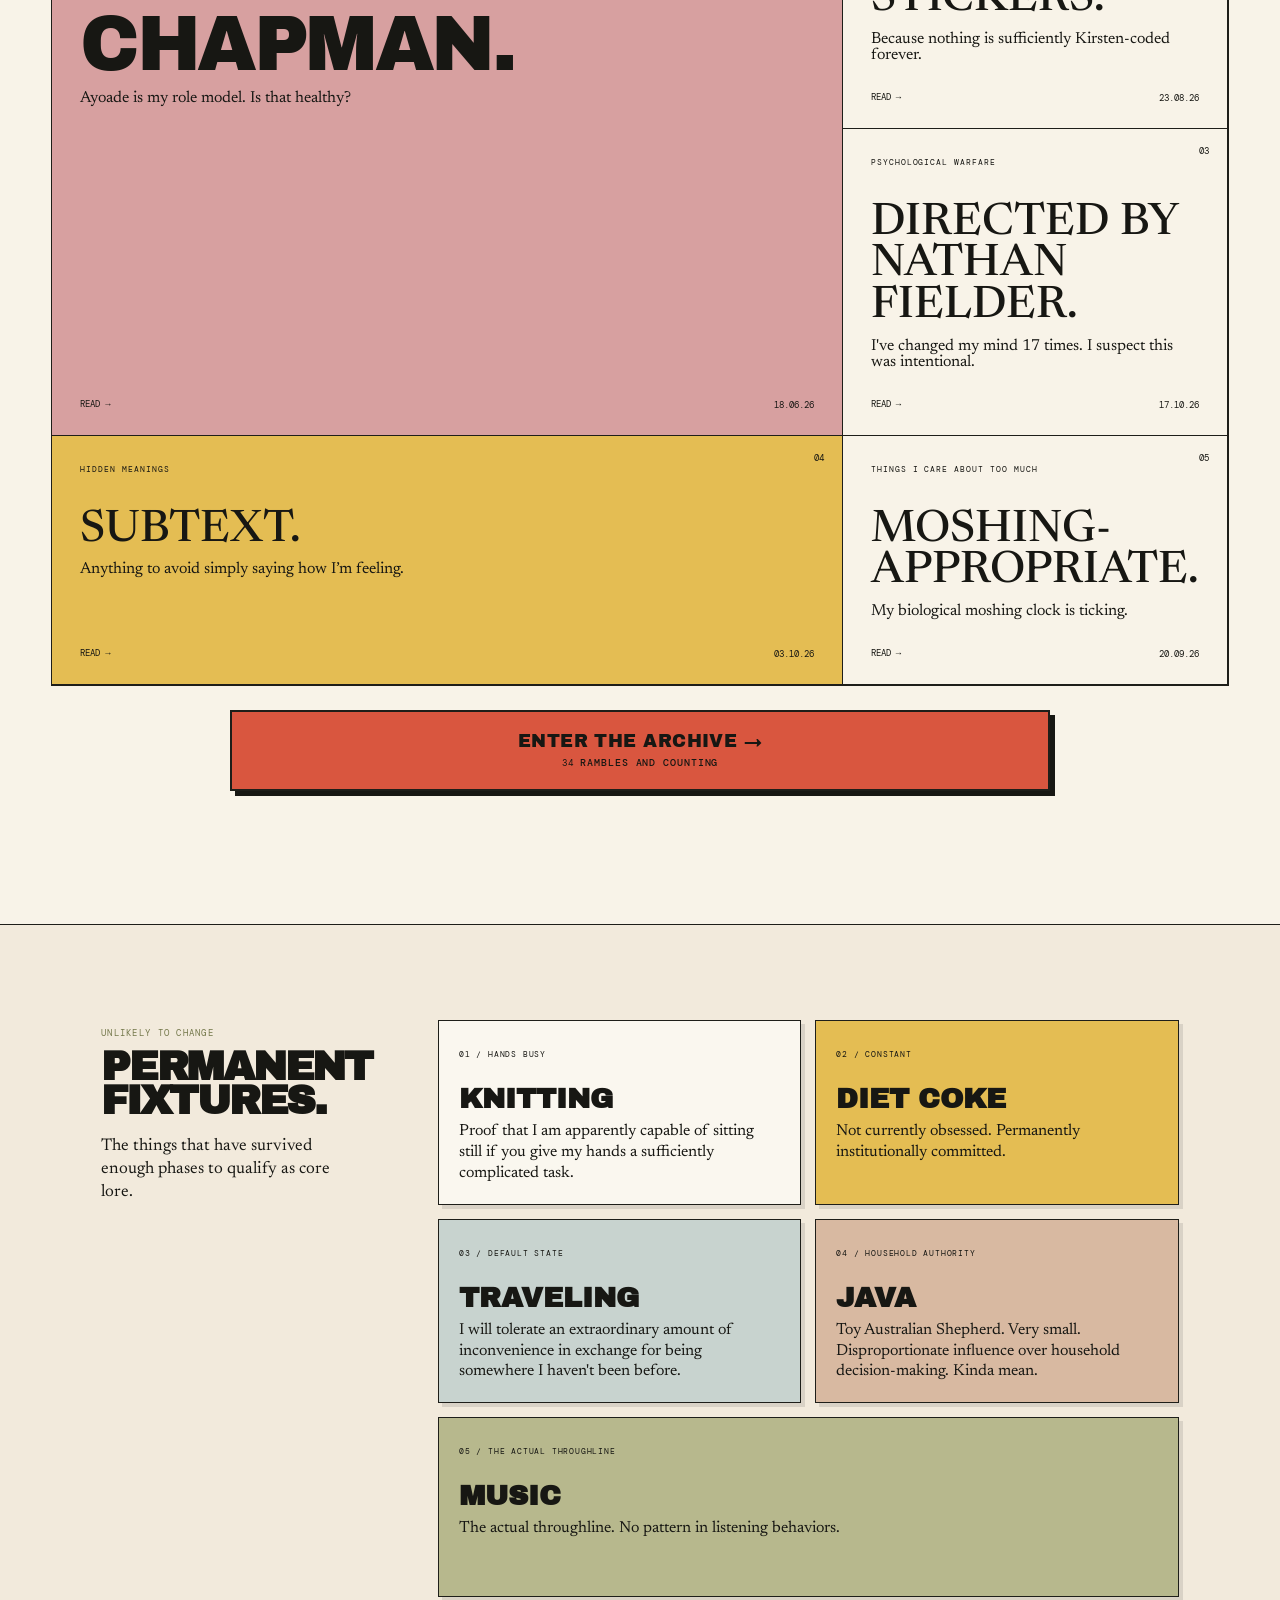
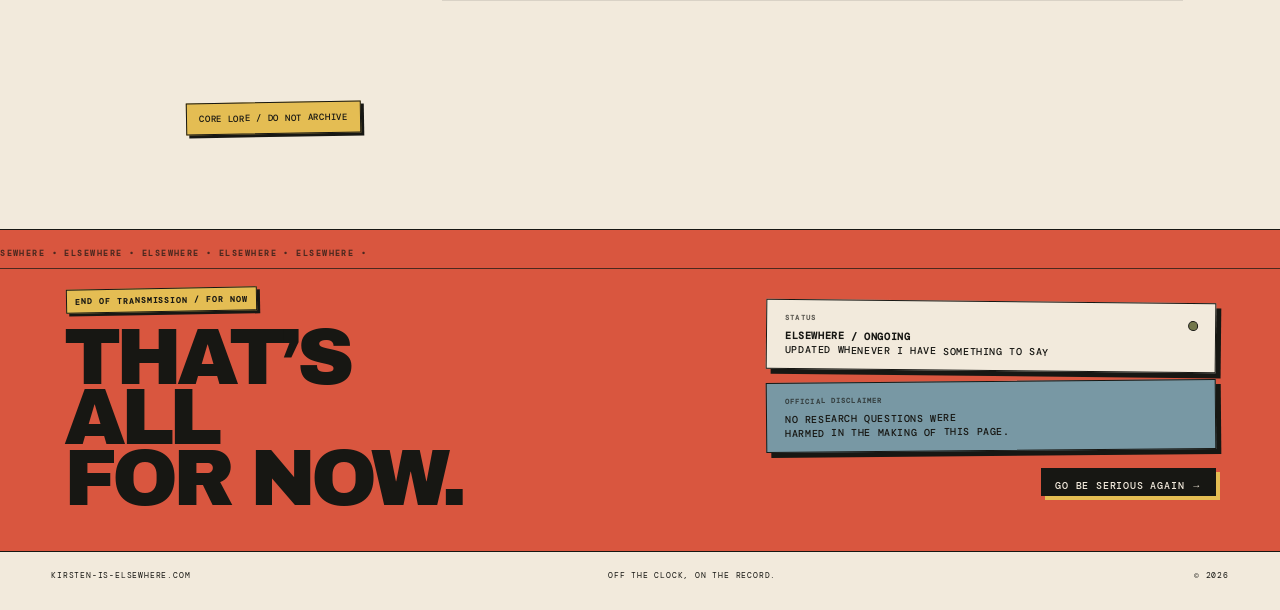
==== commit 19c4dc44: "PUSH" ====
--- a/index.html
+++ b/index.html
@@ -33,7 +33,7 @@
 </section>
 </main><footer><span>KIRSTEN-IS-ELSEWHERE.COM</span><span>OFF THE CLOCK, ON THE RECORD.</span><span>© 2026</span></footer>
 
-<script src="rambles.js?v=61"></script>
+<script src="rambles.js?v=62"></script>
 
 <!-- Cloudflare Web Analytics --><script type='module' src='https://static.cloudflareinsights.com/beacon.min.js' data-cf-beacon='{"token": "fd396453e23447f1a1e5610d3da3790d"}'></script><!-- End Cloudflare Web Analytics -->
 
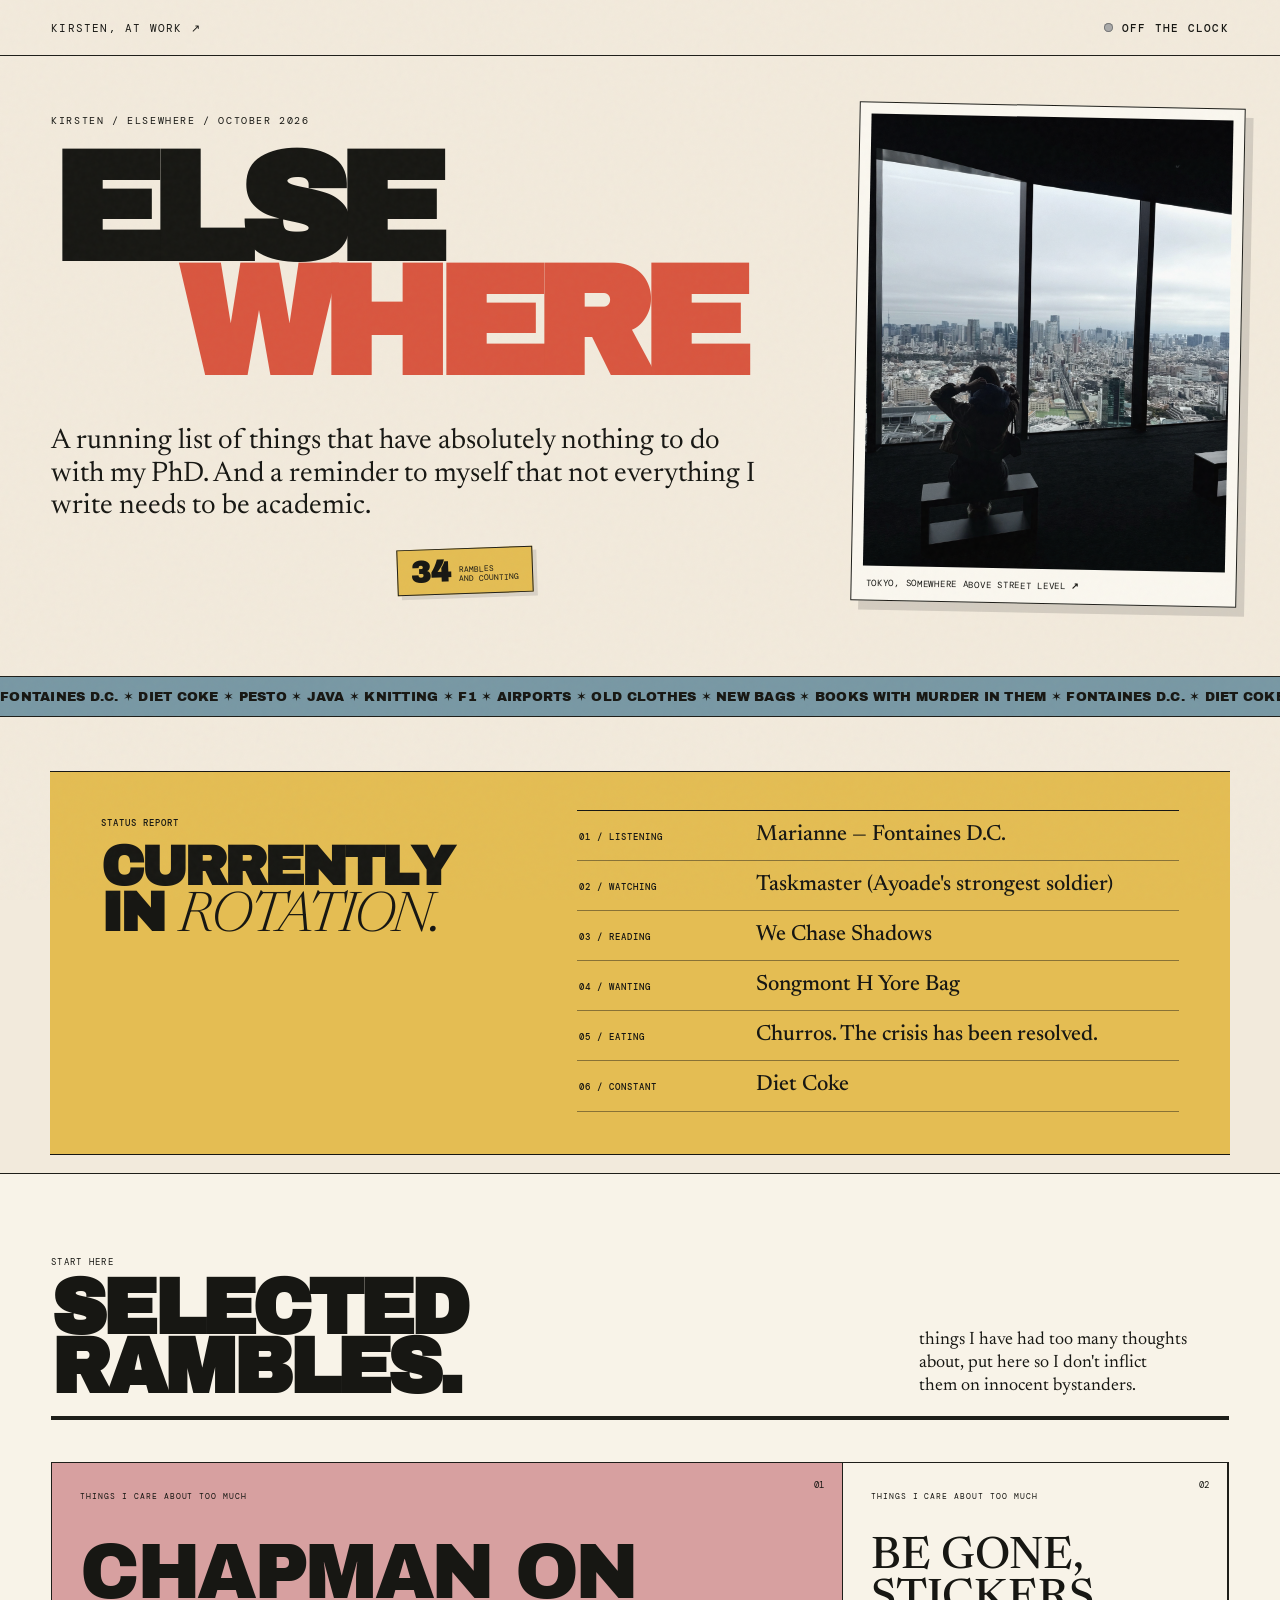
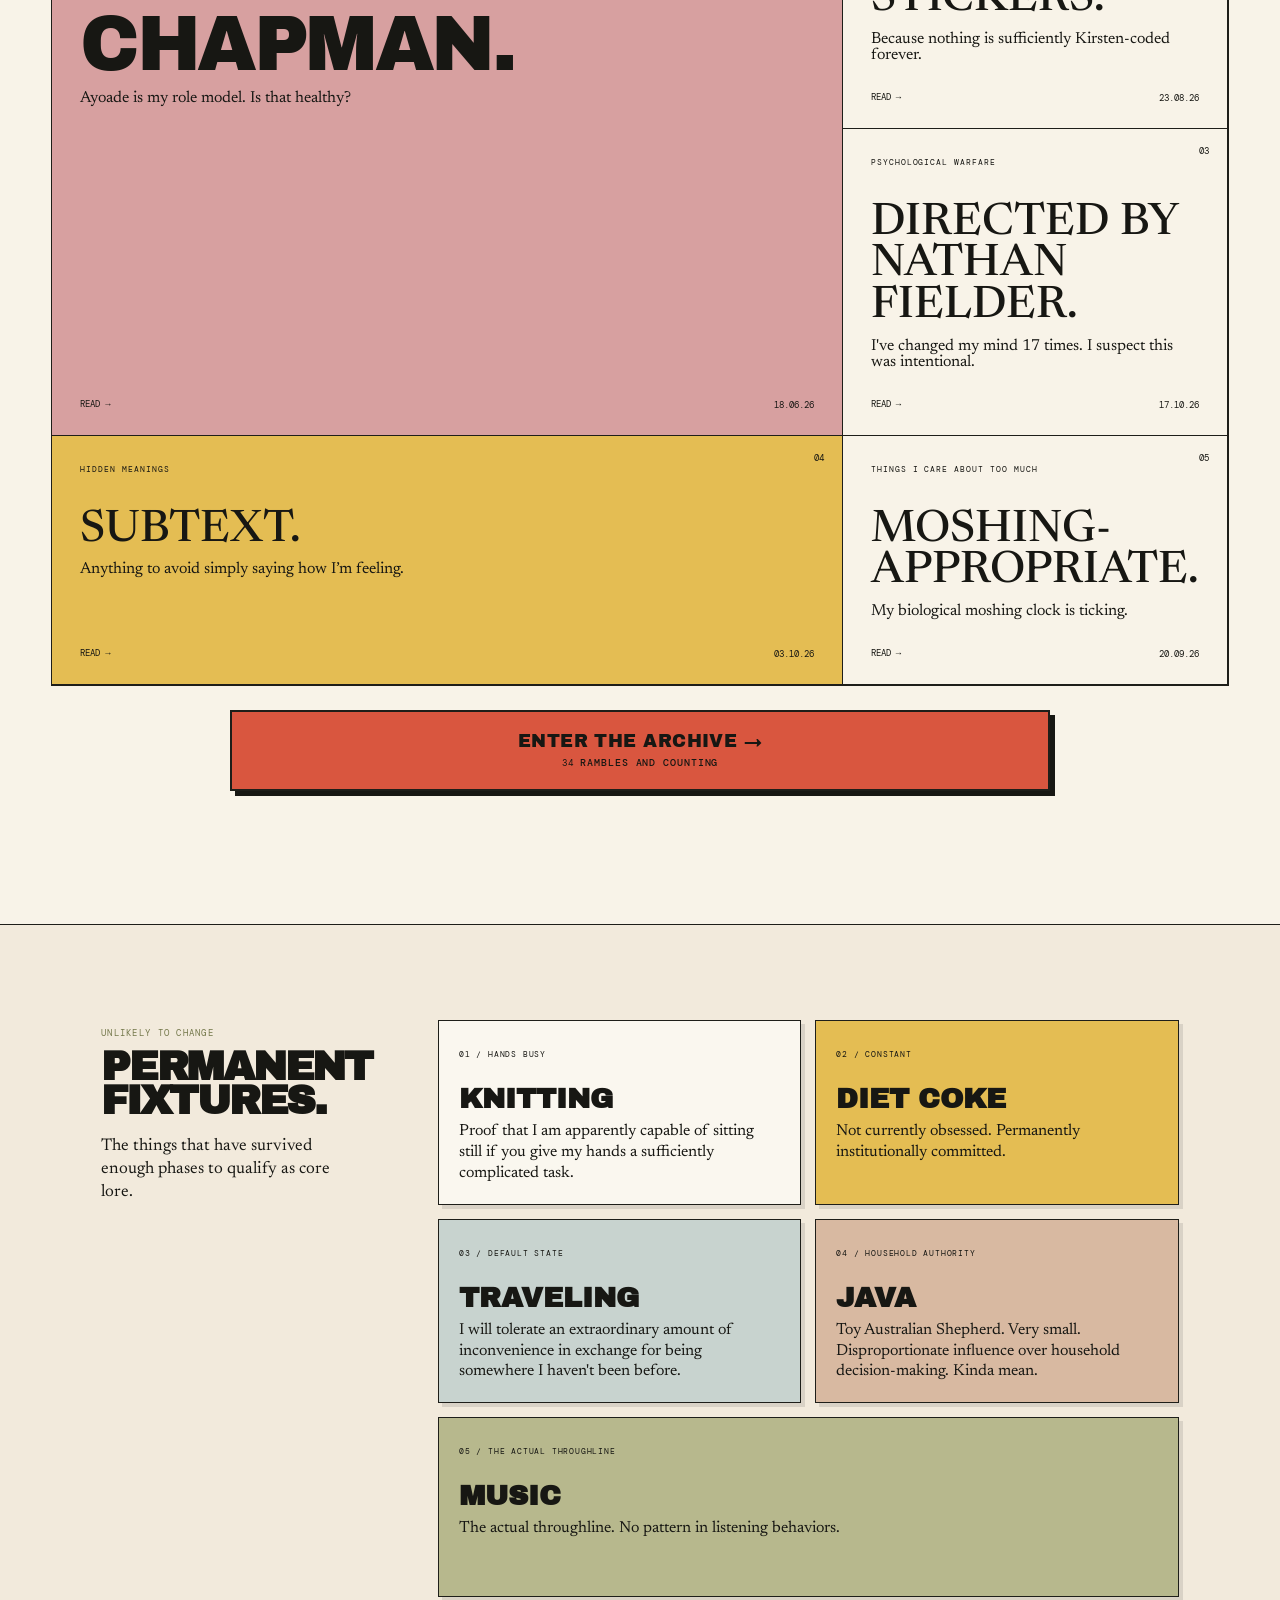
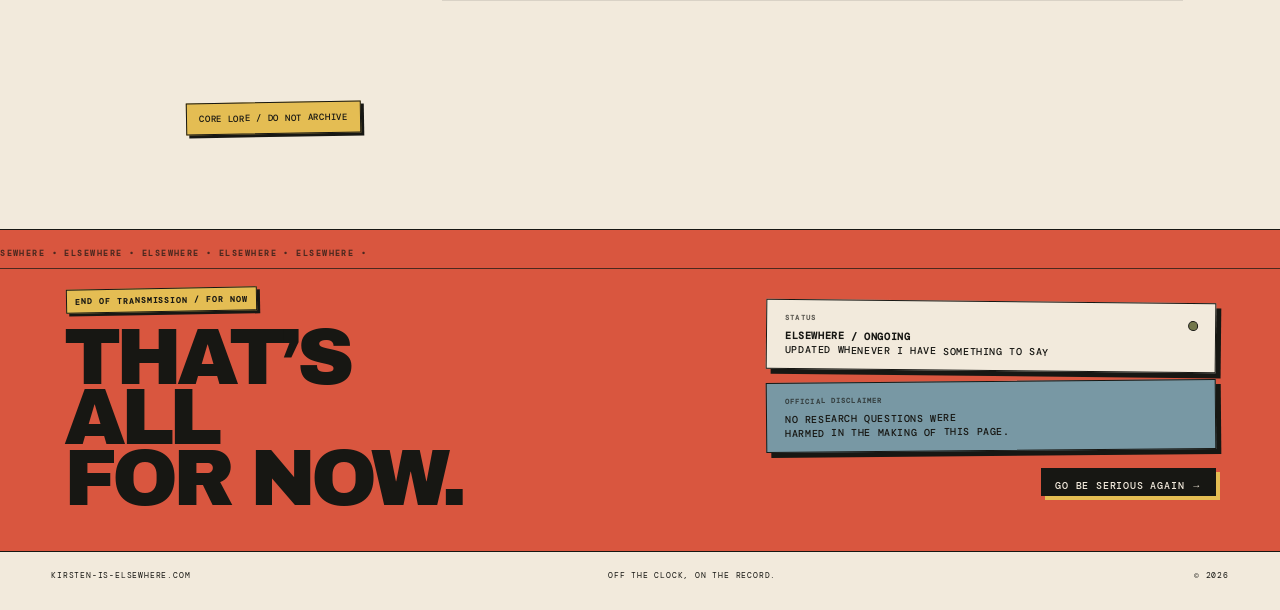
==== commit 1c98ea1b: "UPDATES" ====
--- a/index.html
+++ b/index.html
@@ -4,7 +4,7 @@
 <div class="grain"></div>
 <header class="topbar"><a href="https://kirsten-chapman.com">KIRSTEN, AT WORK ↗</a><span class="clock"><i></i> OFF THE CLOCK</span></header>
 <main>
-<section class="cover"><div class="cover-copy"><p class="issue">KIRSTEN / ELSEWHERE / SEPTEMBER 2026</p><h1>ELSE<span>WHERE</span></h1><p class="manifesto">A running list of things that have absolutely nothing to do with my PhD. And a reminder to myself that not everything I write needs to be academic.</p><div class="count"><strong data-ramble-count="">14</strong><span>RAMBLES<br/>AND COUNTING</span></div></div><figure class="hero-photo"><img alt="Looking out over Tokyo from a high-rise window" src="images/elsewhere-tokyo.jpeg"/><figcaption>TOKYO, SOMEWHERE ABOVE STREET LEVEL <b>↗</b></figcaption></figure></section>
+<section class="cover"><div class="cover-copy"><p class="issue">KIRSTEN / ELSEWHERE / OCTOBER 2026</p><h1>ELSE<span>WHERE</span></h1><p class="manifesto">A running list of things that have absolutely nothing to do with my PhD. And a reminder to myself that not everything I write needs to be academic.</p><div class="count"><strong data-ramble-count="">14</strong><span>RAMBLES<br/>AND COUNTING</span></div></div><figure class="hero-photo"><img alt="Looking out over Tokyo from a high-rise window" src="images/elsewhere-tokyo.jpeg"/><figcaption>TOKYO, SOMEWHERE ABOVE STREET LEVEL <b>↗</b></figcaption></figure></section>
 <div class="ticker"><div>FONTAINES D.C. ✶ DIET COKE ✶ PESTO ✶ JAVA ✶ KNITTING ✶ F1 ✶ AIRPORTS ✶ OLD CLOTHES ✶ NEW BAGS ✶ BOOKS WITH MURDER IN THEM ✶ FONTAINES D.C. ✶ DIET COKE ✶ PESTO ✶ JAVA ✶ KNITTING ✶ F1 ✶ AIRPORTS ✶ OLD CLOTHES ✶ NEW BAGS ✶ BOOKS WITH MURDER IN THEM ✶</div></div>
 <section class="rotation-block"><div class="rotation-heading"><small>STATUS REPORT</small><h2>CURRENTLY<br/>IN <span>ROTATION.</span></h2></div><div class="rotation-list"><p><span>01 / LISTENING</span><strong>Marianne — Fontaines D.C.</strong></p><p><span>02 / WATCHING</span><strong>Taskmaster (Ayoade's strongest soldier)</strong></p><p><span>03 / READING</span><strong>We Chase Shadows</strong></p><p><span>04 / WANTING</span><strong>Songmont H Yore Bag</strong></p><p><span>05 / EATING</span><strong>Churros. The crisis has been resolved.</strong></p><p><span>06 / CONSTANT</span><strong>Diet Coke</strong></p></div></section>
 <section class="latest" id="latest">
@@ -33,7 +33,7 @@
 </section>
 </main><footer><span>KIRSTEN-IS-ELSEWHERE.COM</span><span>OFF THE CLOCK, ON THE RECORD.</span><span>© 2026</span></footer>
 
-<script src="rambles.js?v=62"></script>
+<script src="rambles.js?v=63"></script>
 
 <!-- Cloudflare Web Analytics --><script type='module' src='https://static.cloudflareinsights.com/beacon.min.js' data-cf-beacon='{"token": "fd396453e23447f1a1e5610d3da3790d"}'></script><!-- End Cloudflare Web Analytics -->
 
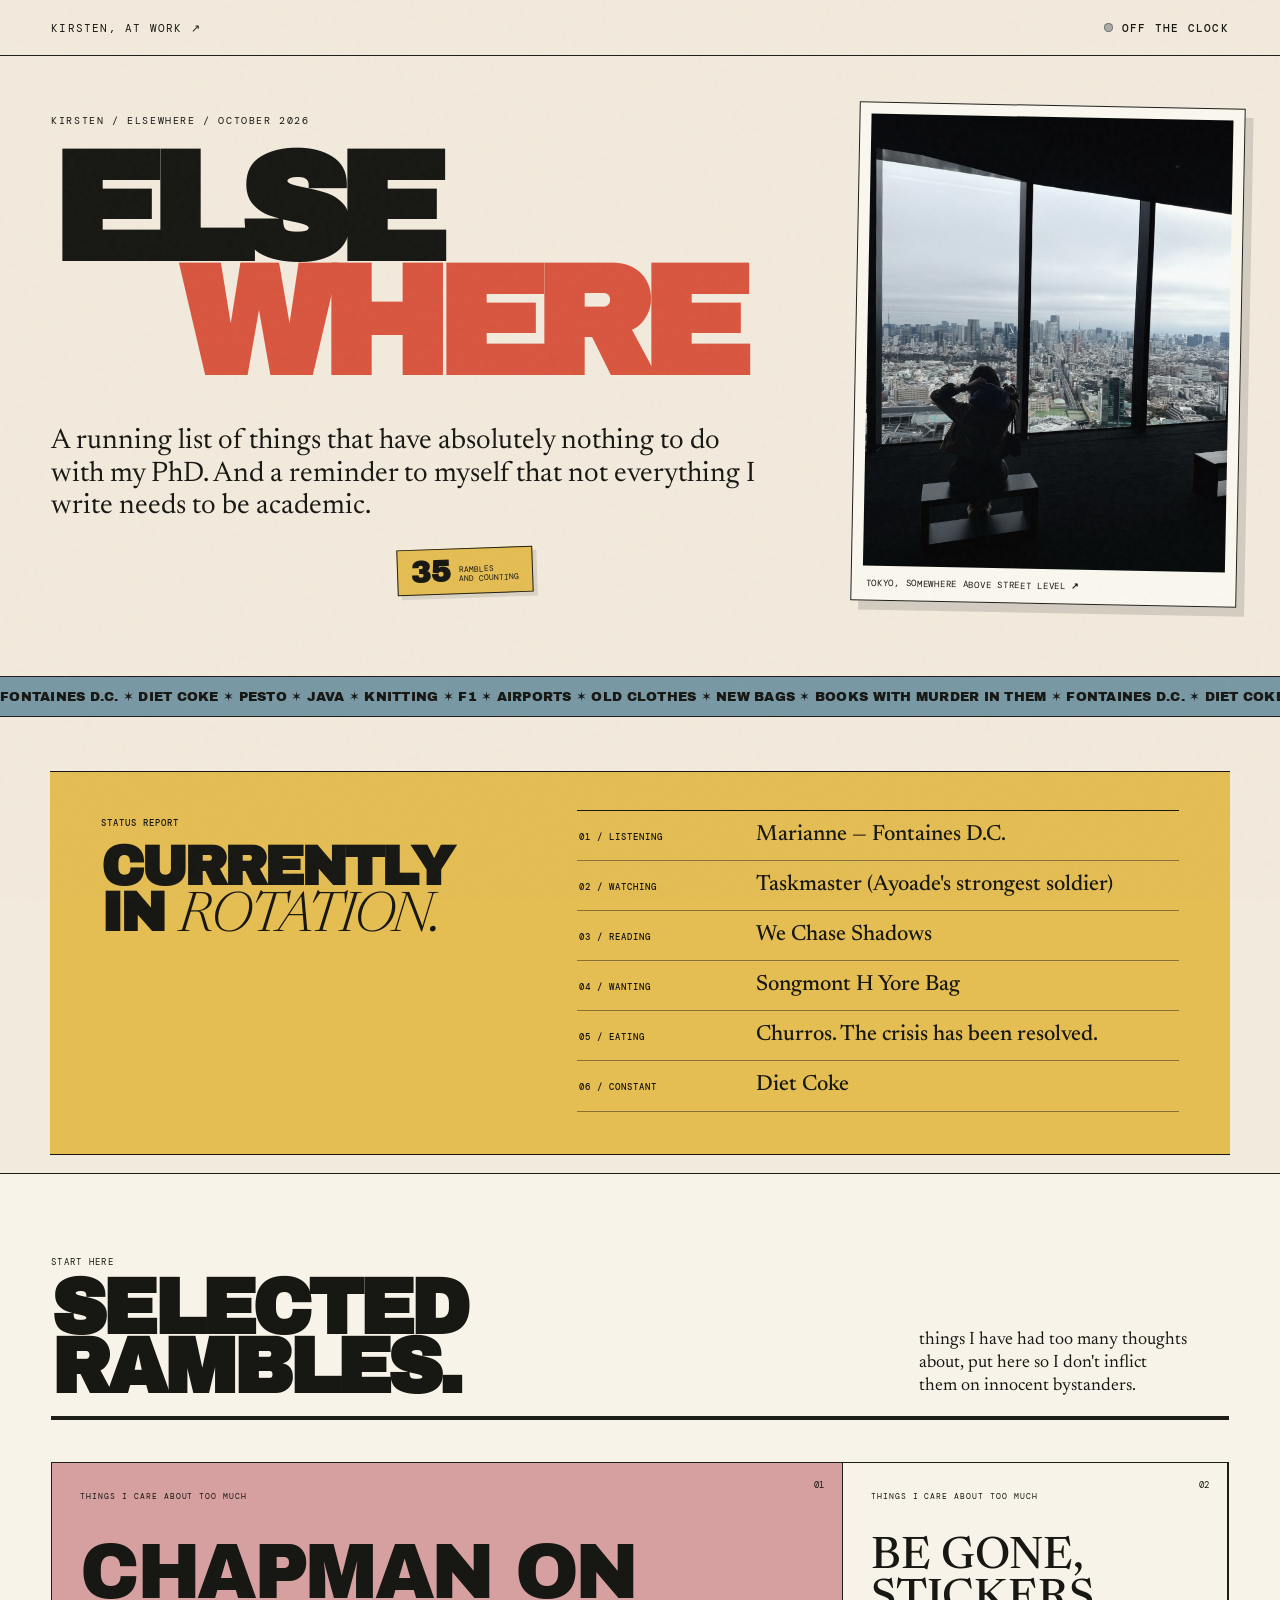
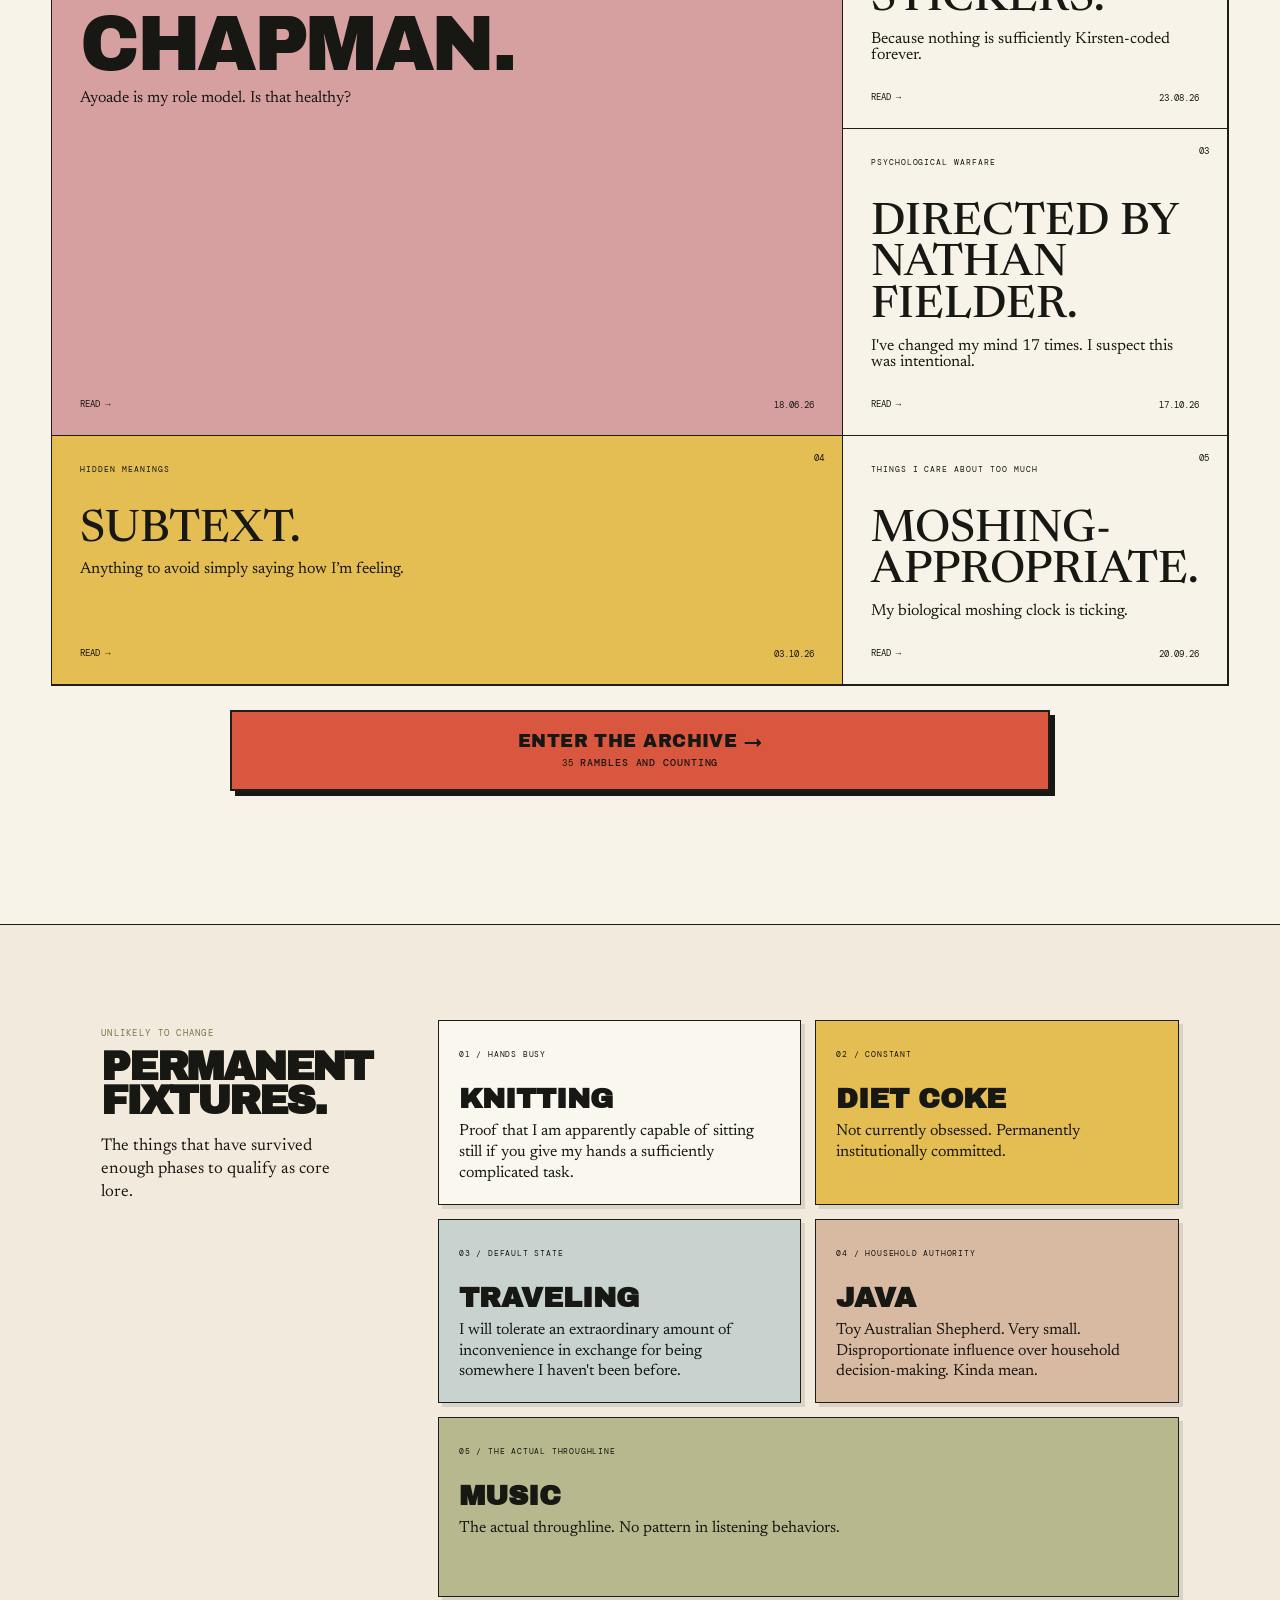
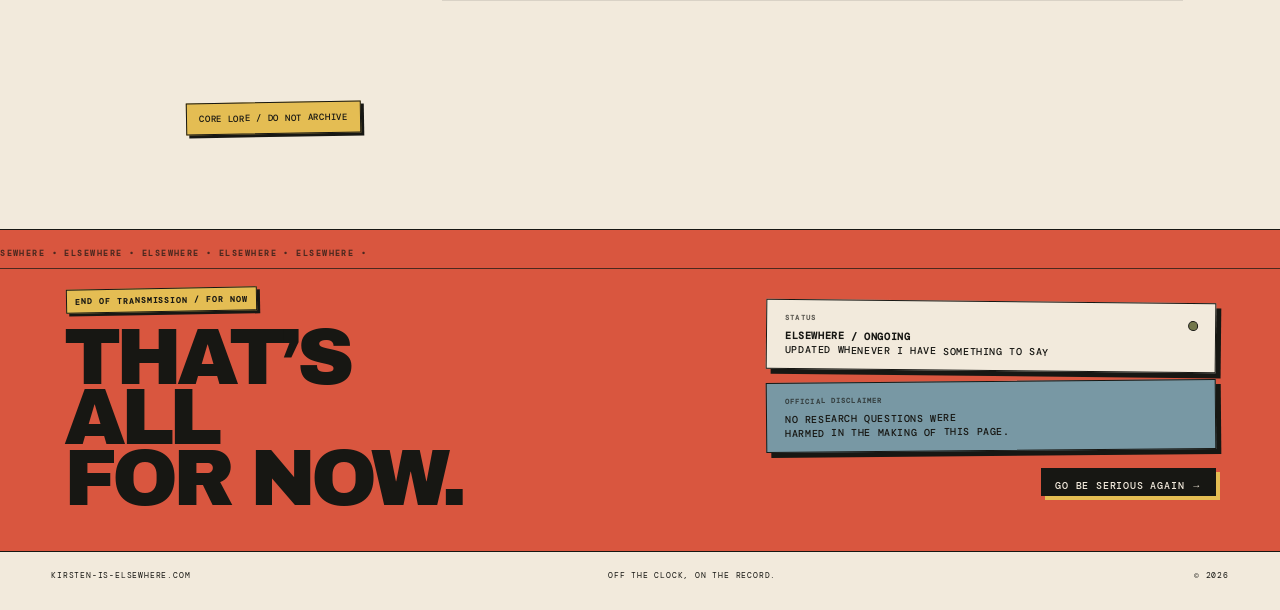
==== commit 89cecdff: "update" ====
--- a/index.html
+++ b/index.html
@@ -33,7 +33,7 @@
 </section>
 </main><footer><span>KIRSTEN-IS-ELSEWHERE.COM</span><span>OFF THE CLOCK, ON THE RECORD.</span><span>© 2026</span></footer>
 
-<script src="rambles.js?v=63"></script>
+<script src="rambles.js?v=64"></script>
 
 <!-- Cloudflare Web Analytics --><script type='module' src='https://static.cloudflareinsights.com/beacon.min.js' data-cf-beacon='{"token": "fd396453e23447f1a1e5610d3da3790d"}'></script><!-- End Cloudflare Web Analytics -->
 
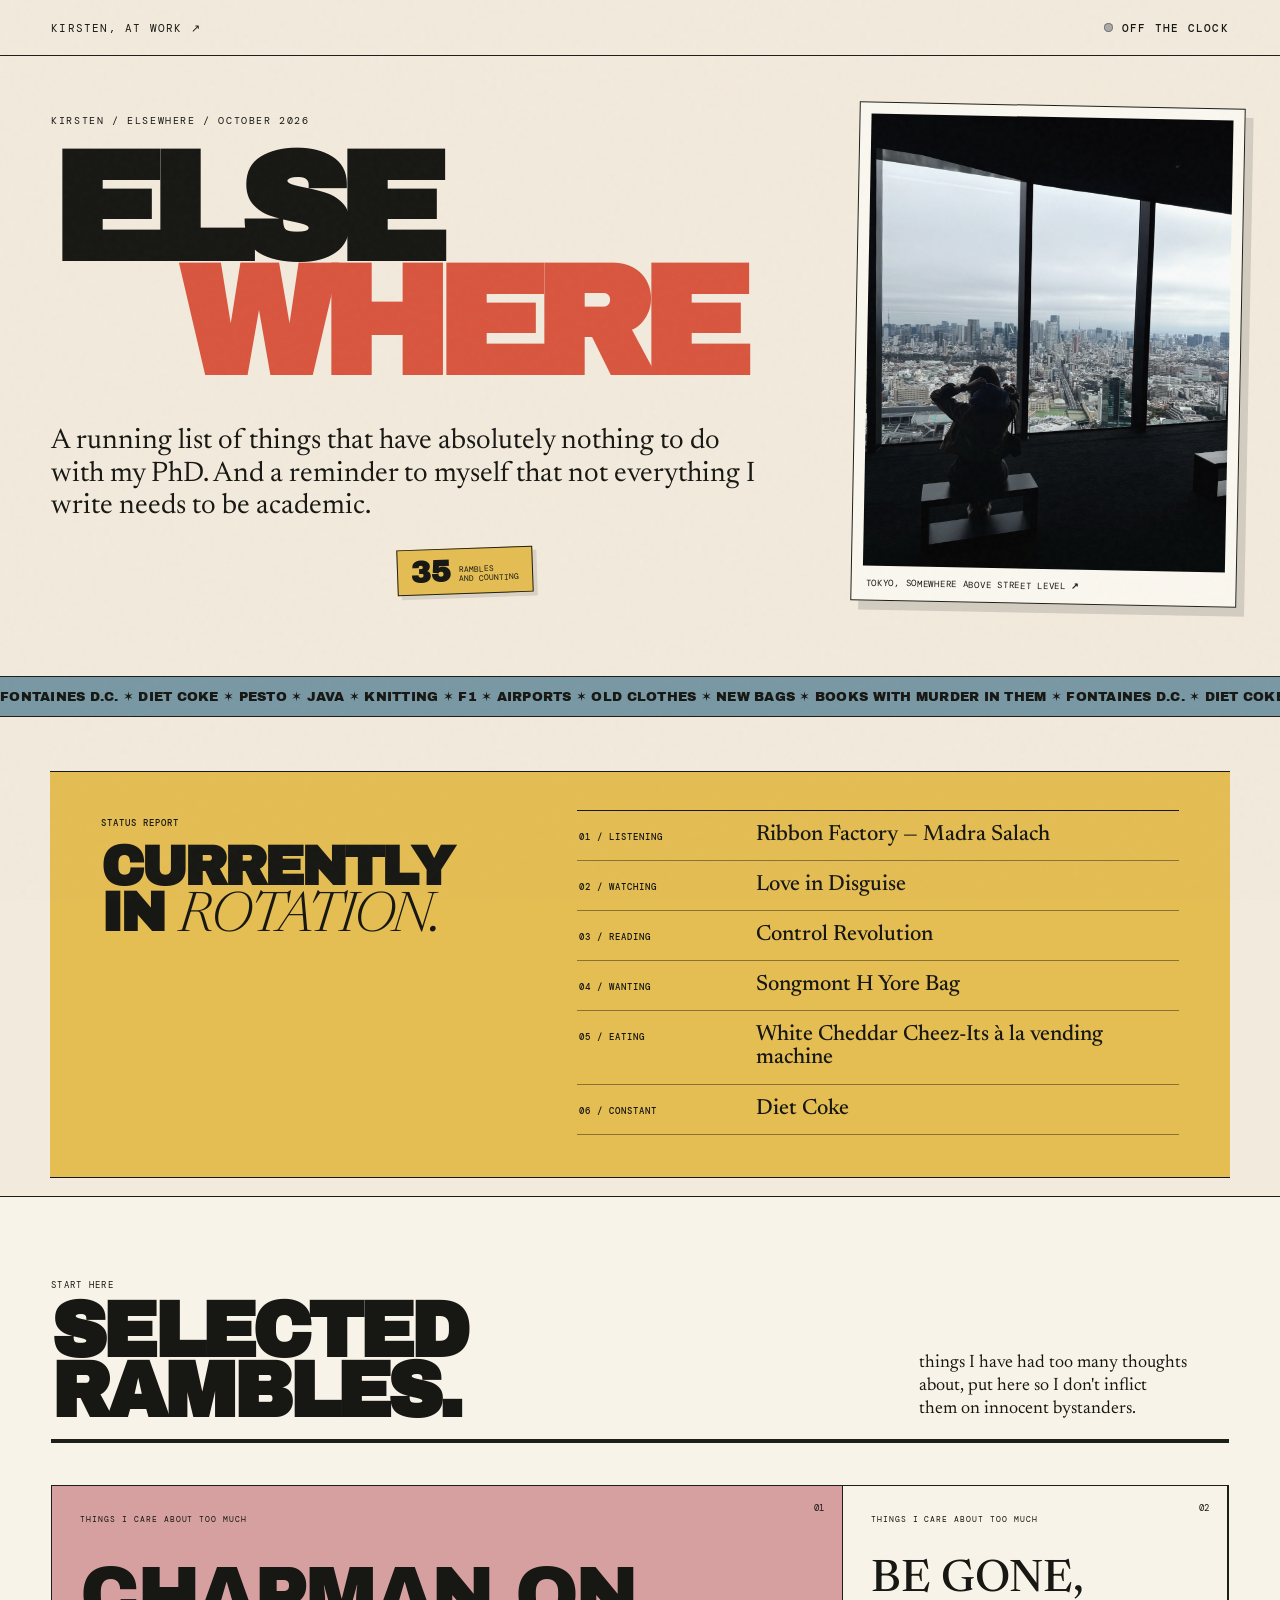
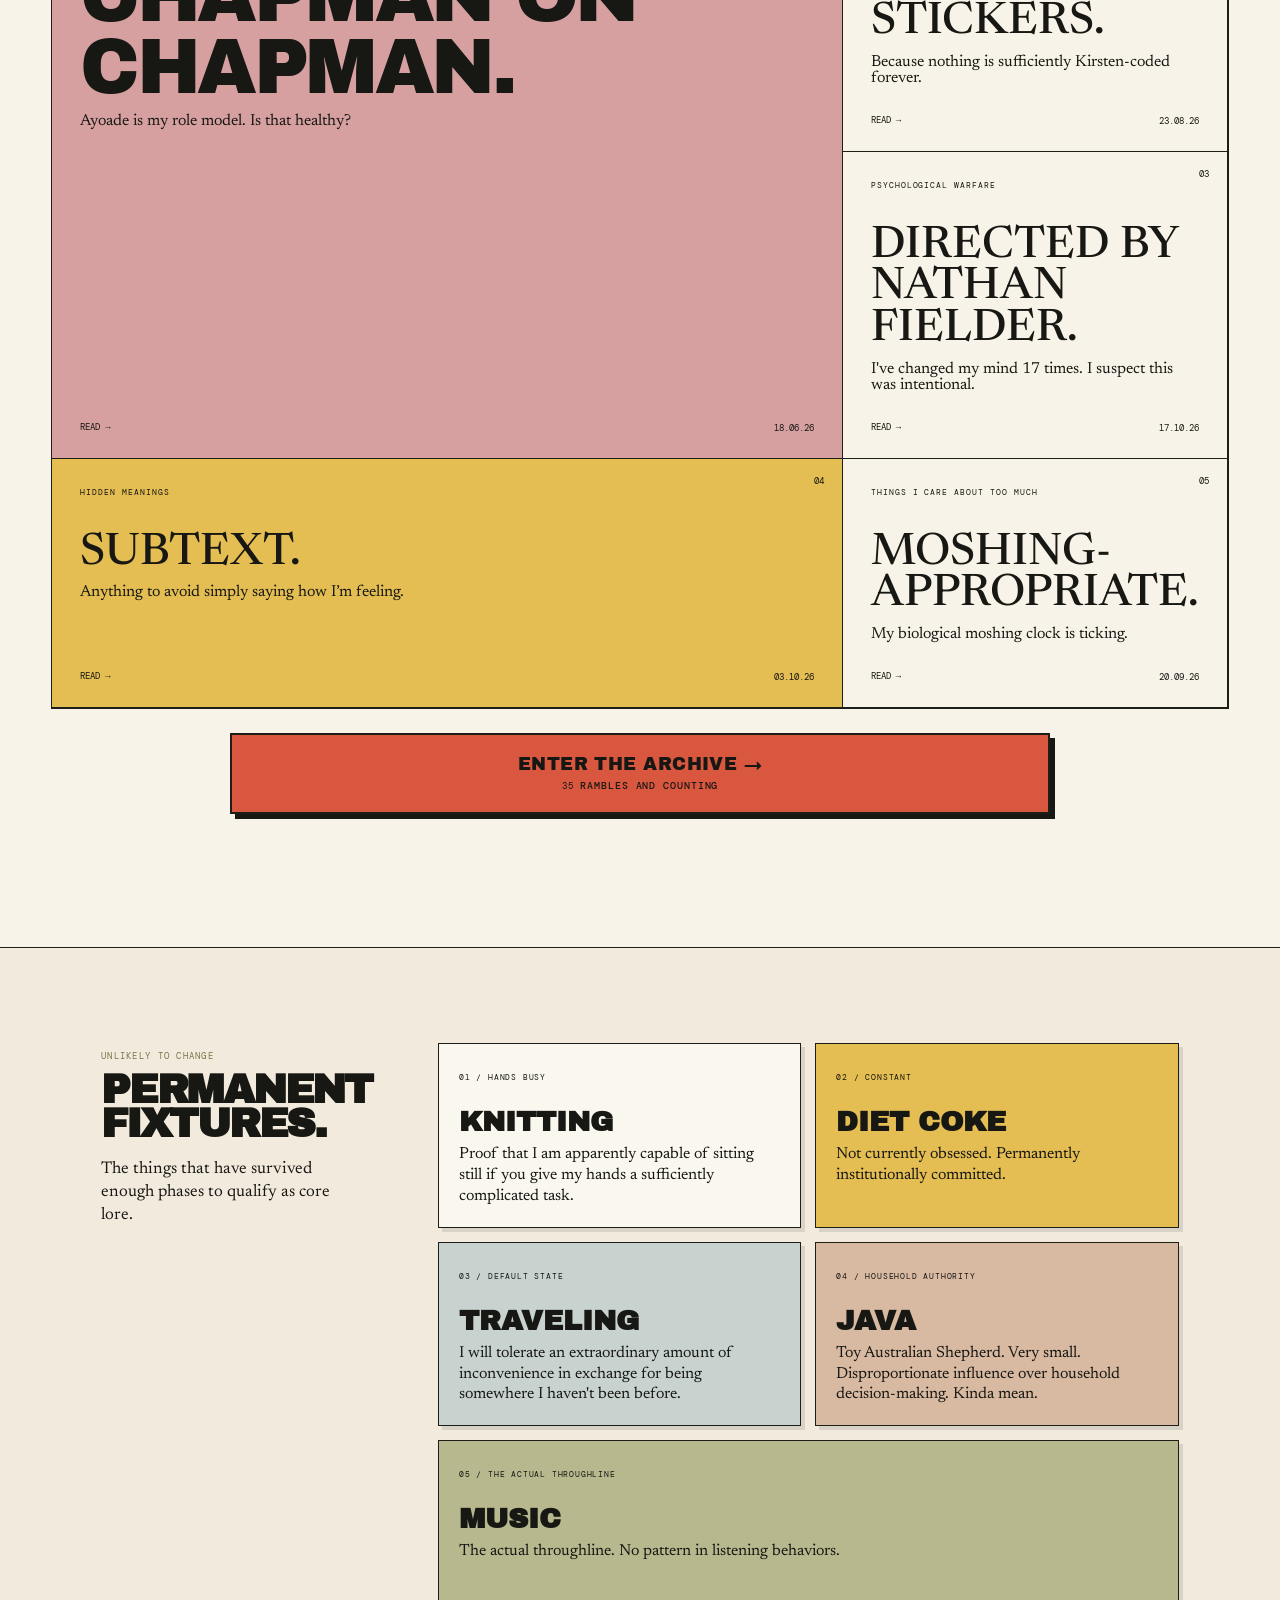
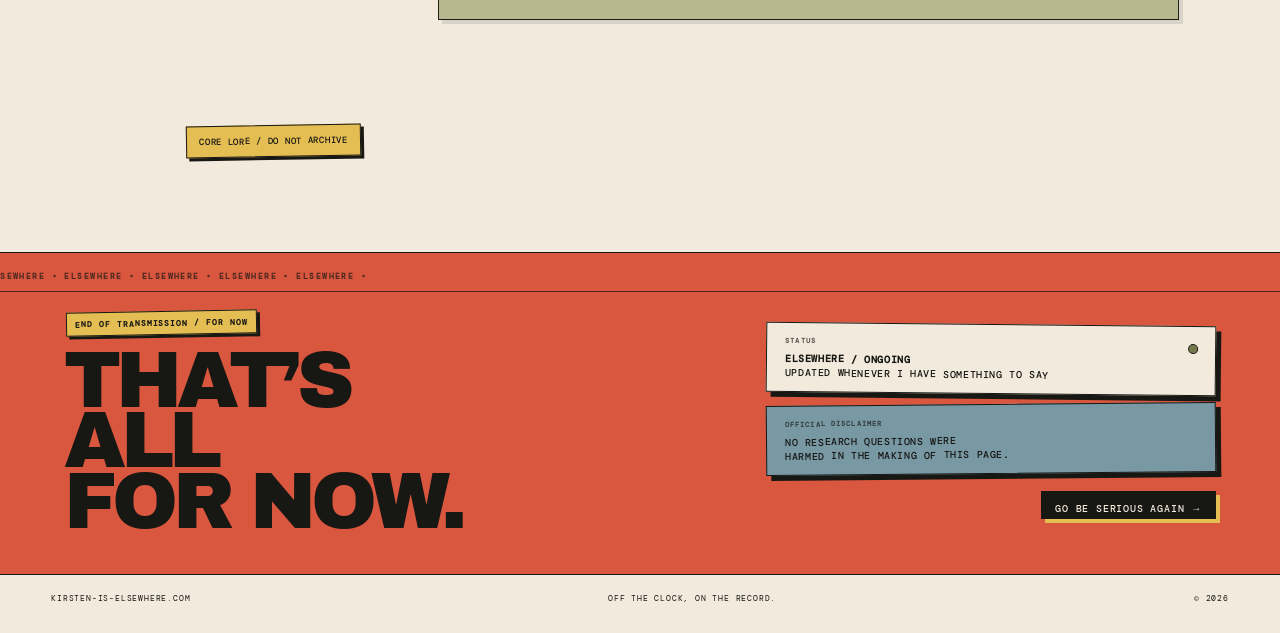
==== commit 464fdc5b: "update" ====
--- a/index.html
+++ b/index.html
@@ -6,7 +6,7 @@
 <main>
 <section class="cover"><div class="cover-copy"><p class="issue">KIRSTEN / ELSEWHERE / OCTOBER 2026</p><h1>ELSE<span>WHERE</span></h1><p class="manifesto">A running list of things that have absolutely nothing to do with my PhD. And a reminder to myself that not everything I write needs to be academic.</p><div class="count"><strong data-ramble-count="">14</strong><span>RAMBLES<br/>AND COUNTING</span></div></div><figure class="hero-photo"><img alt="Looking out over Tokyo from a high-rise window" src="images/elsewhere-tokyo.jpeg"/><figcaption>TOKYO, SOMEWHERE ABOVE STREET LEVEL <b>↗</b></figcaption></figure></section>
 <div class="ticker"><div>FONTAINES D.C. ✶ DIET COKE ✶ PESTO ✶ JAVA ✶ KNITTING ✶ F1 ✶ AIRPORTS ✶ OLD CLOTHES ✶ NEW BAGS ✶ BOOKS WITH MURDER IN THEM ✶ FONTAINES D.C. ✶ DIET COKE ✶ PESTO ✶ JAVA ✶ KNITTING ✶ F1 ✶ AIRPORTS ✶ OLD CLOTHES ✶ NEW BAGS ✶ BOOKS WITH MURDER IN THEM ✶</div></div>
-<section class="rotation-block"><div class="rotation-heading"><small>STATUS REPORT</small><h2>CURRENTLY<br/>IN <span>ROTATION.</span></h2></div><div class="rotation-list"><p><span>01 / LISTENING</span><strong>Marianne — Fontaines D.C.</strong></p><p><span>02 / WATCHING</span><strong>Taskmaster (Ayoade's strongest soldier)</strong></p><p><span>03 / READING</span><strong>We Chase Shadows</strong></p><p><span>04 / WANTING</span><strong>Songmont H Yore Bag</strong></p><p><span>05 / EATING</span><strong>Churros. The crisis has been resolved.</strong></p><p><span>06 / CONSTANT</span><strong>Diet Coke</strong></p></div></section>
+<section class="rotation-block"><div class="rotation-heading"><small>STATUS REPORT</small><h2>CURRENTLY<br/>IN <span>ROTATION.</span></h2></div><div class="rotation-list"><p><span>01 / LISTENING</span><strong>Ribbon Factory — Madra Salach</strong></p><p><span>02 / WATCHING</span><strong>Love in Disguise</strong></p><p><span>03 / READING</span><strong>Control Revolution</strong></p><p><span>04 / WANTING</span><strong>Songmont H Yore Bag</strong></p><p><span>05 / EATING</span><strong>White Cheddar Cheez-Its à la vending machine</strong></p><p><span>06 / CONSTANT</span><strong>Diet Coke</strong></p></div></section>
 <section class="latest" id="latest">
 <div class="latest-head"><div><small>START HERE</small><h2>SELECTED<br/>RAMBLES.</h2></div><div class="latest-intro"><p>things I have had too many thoughts about, put here so I don't inflict them on innocent bystanders.</p></div></div>
 <div class="latest-grid" id="latest-grid"></div>
